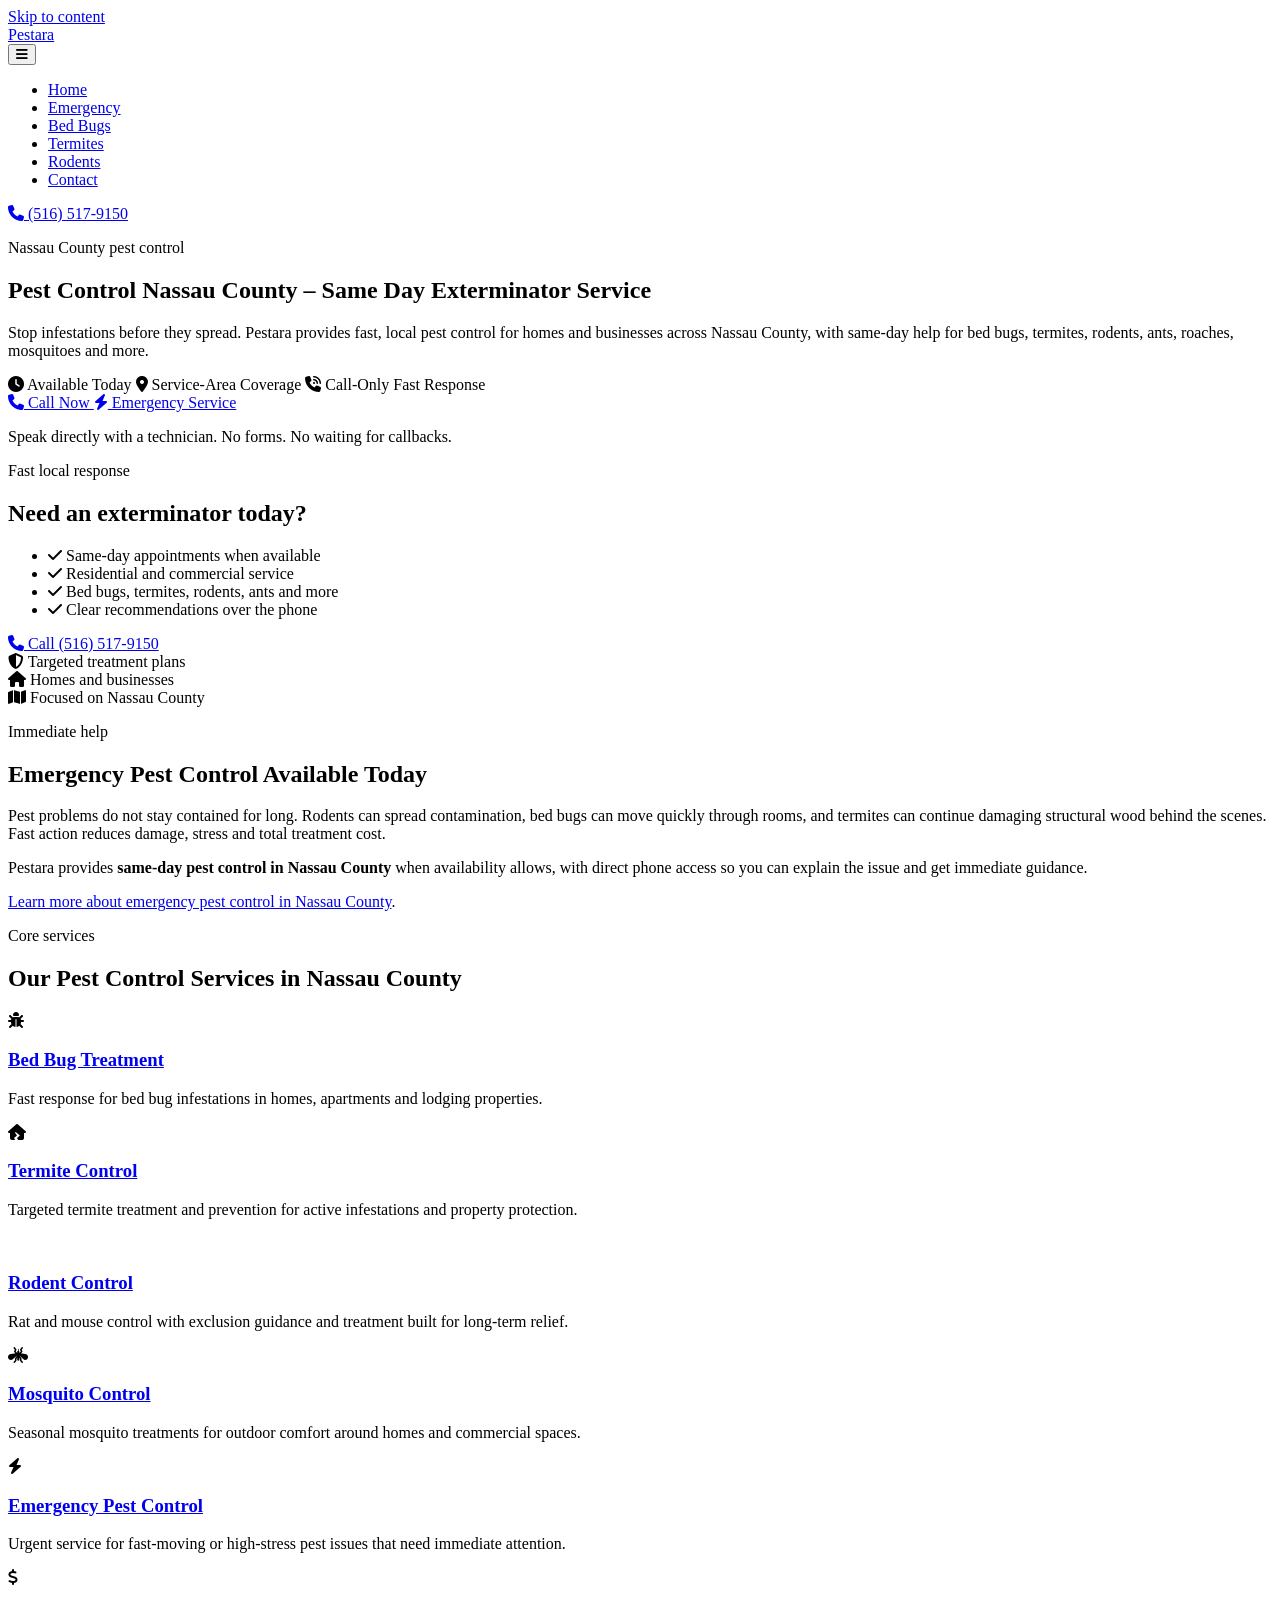
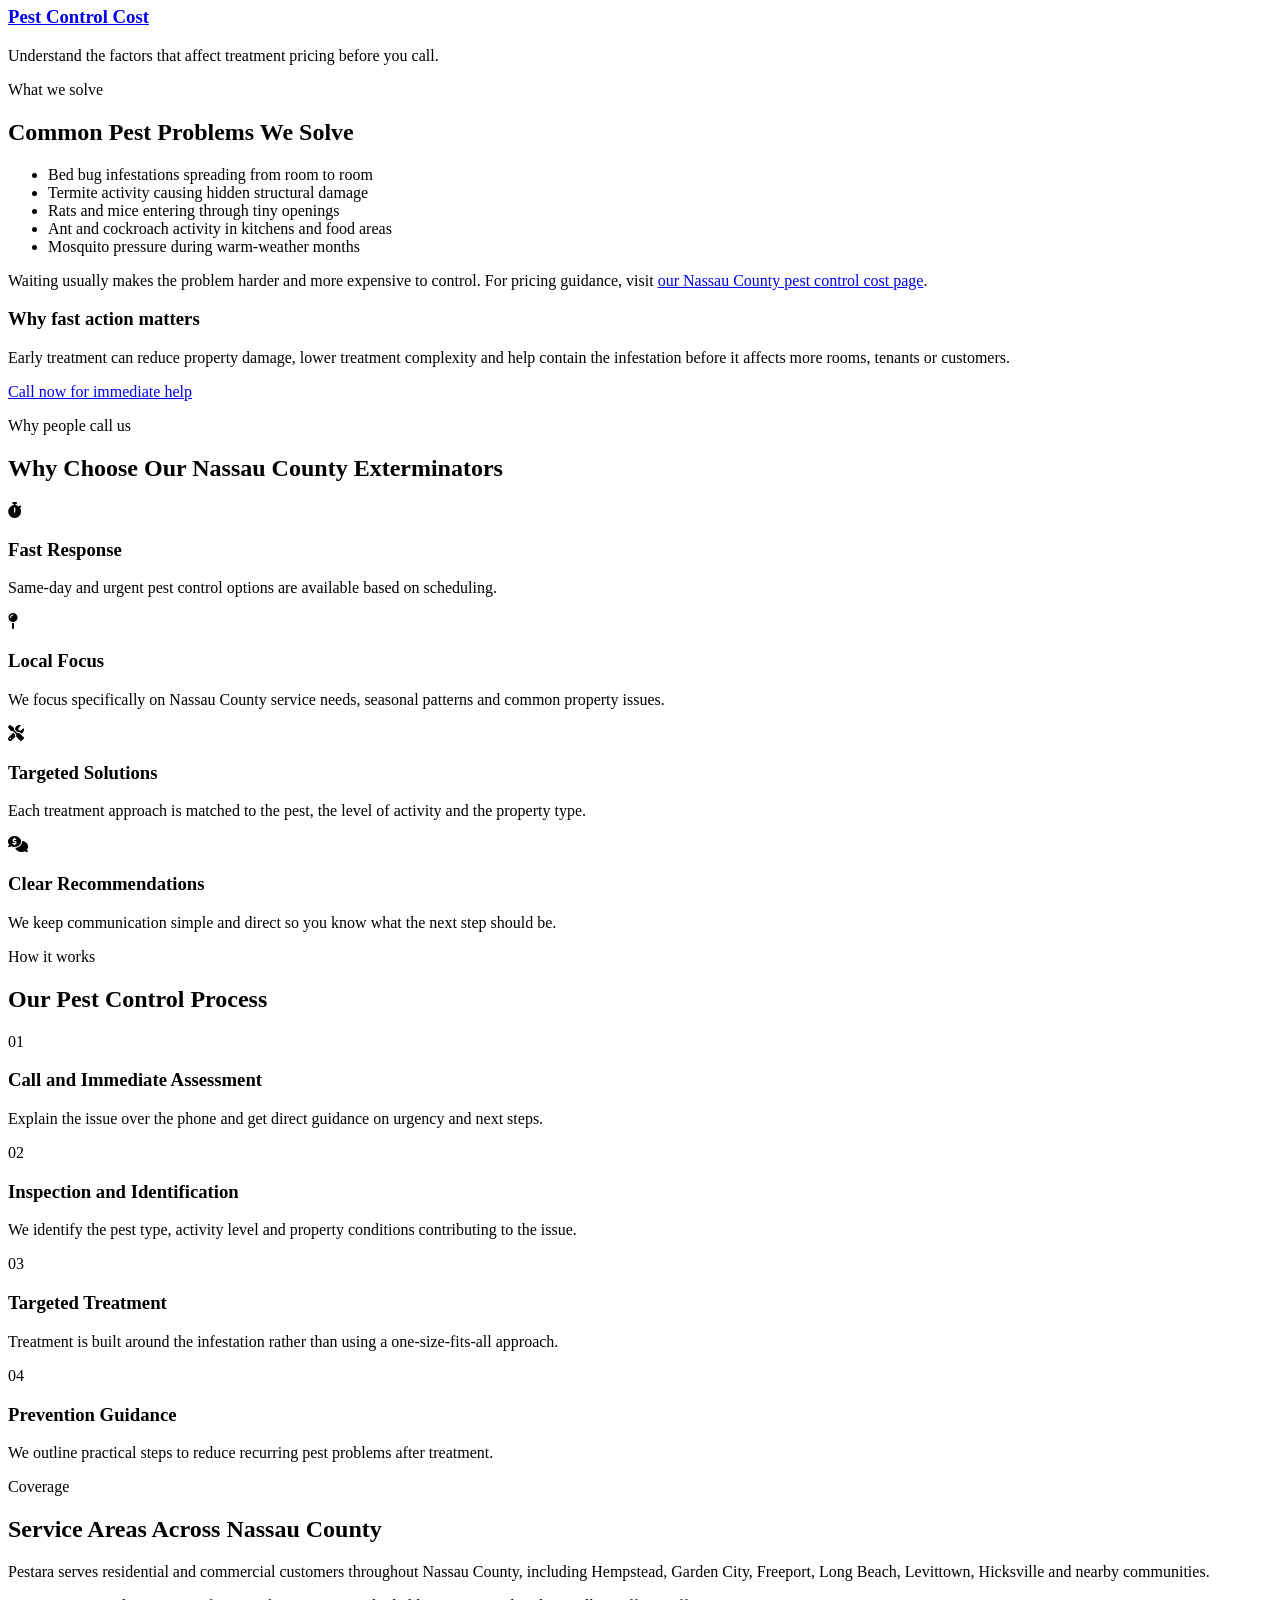
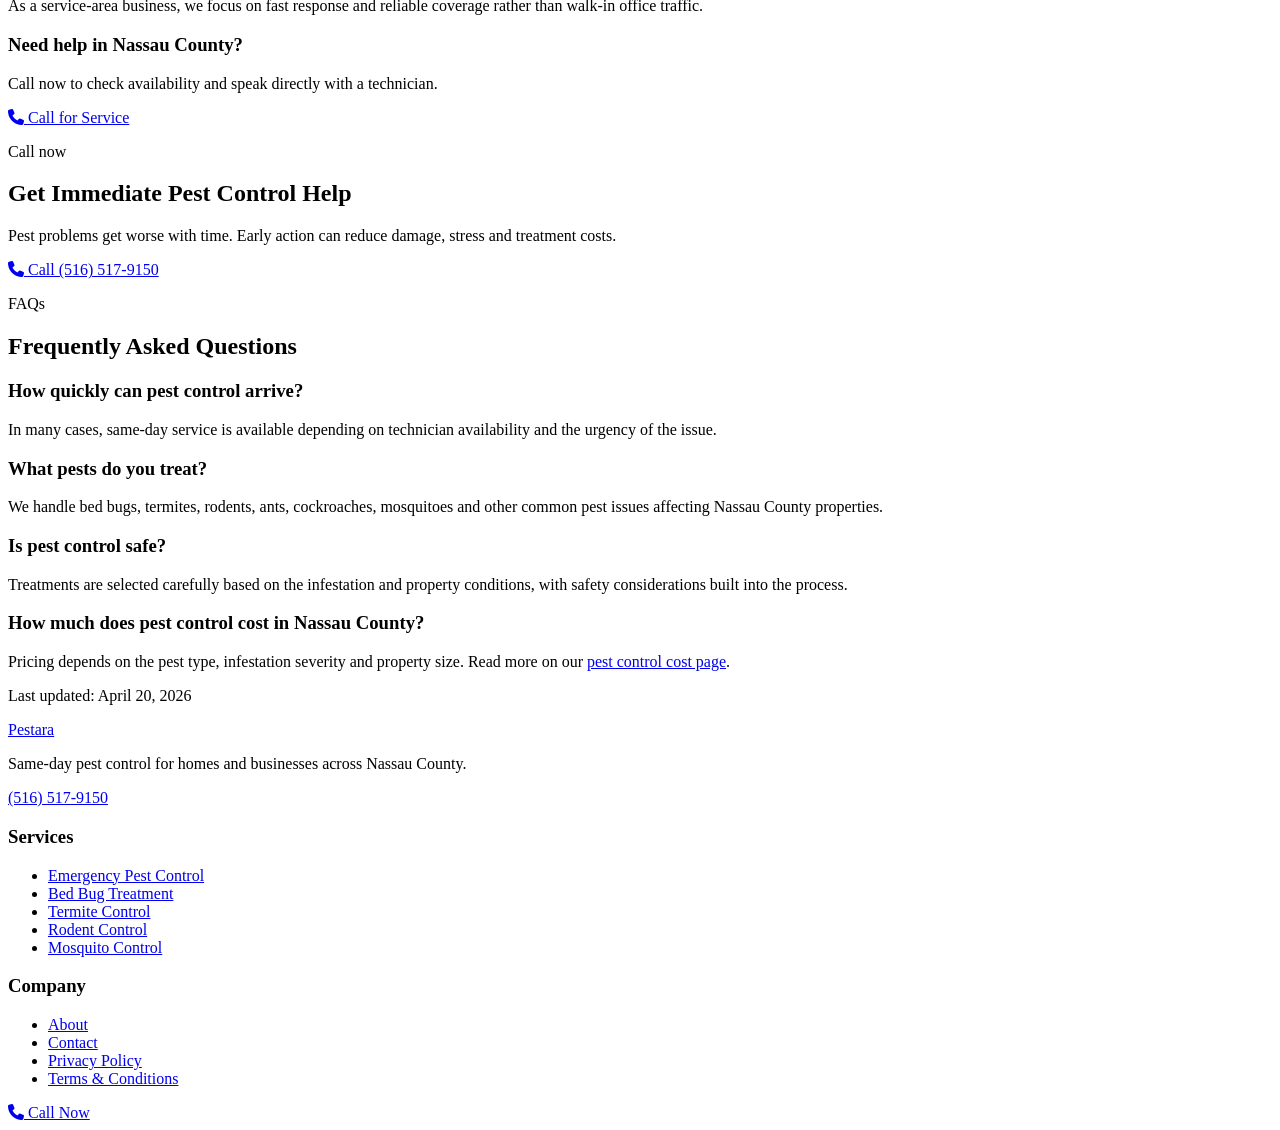
==== index.html @ e7602b10 "Create index.html" ====
<!DOCTYPE html>
<html lang="en">
<head>
  <meta charset="UTF-8" />
  <meta name="viewport" content="width=device-width, initial-scale=1.0" />
  <title>Pest Control Nassau County | Same Day Exterminator Near You</title>
  <meta name="description" content="Same-day pest control in Nassau County. Fast, reliable exterminators for bed bugs, termites, rodents and more. Call now for immediate service." />
  <meta name="robots" content="index, follow" />
  <link rel="canonical" href="https://www.example.com/index.html" />

  <meta property="og:title" content="Pest Control Nassau County | Same Day Exterminator Near You" />
  <meta property="og:description" content="Fast same-day pest control in Nassau County. Call now for bed bugs, termites, rodents, mosquitoes and more." />
  <meta property="og:type" content="website" />
  <meta property="og:url" content="https://www.example.com/index.html" />
  <meta property="og:image" content="https://www.example.com/assets/og-image.jpg" />

  <meta name="twitter:card" content="summary_large_image" />
  <meta name="twitter:title" content="Pest Control Nassau County | Same Day Exterminator Near You" />
  <meta name="twitter:description" content="Fast same-day pest control in Nassau County. Call now for immediate service." />

  <link rel="preconnect" href="https://cdnjs.cloudflare.com" />
  <link rel="stylesheet" href="https://cdnjs.cloudflare.com/ajax/libs/font-awesome/6.5.2/css/all.min.css" />
  <link rel="stylesheet" href="style.css" />

  <script type="application/ld+json">
  {
    "@context": "https://schema.org",
    "@type": "LocalBusiness",
    "name": "Pestara",
    "image": "https://www.example.com/assets/og-image.jpg",
    "url": "https://www.example.com/index.html",
    "telephone": "+1-516-517-9150",
    "priceRange": "$$",
    "areaServed": {
      "@type": "AdministrativeArea",
      "name": "Nassau County, New York"
    },
    "address": {
      "@type": "PostalAddress",
      "addressRegion": "NY",
      "addressCountry": "US"
    },
    "description": "Same-day pest control service in Nassau County for bed bugs, termites, rodents, mosquitoes and general pest problems.",
    "serviceArea": {
      "@type": "GeoCircle",
      "geoMidpoint": {
        "@type": "GeoCoordinates",
        "latitude": 40.6546,
        "longitude": -73.5594
      },
      "geoRadius": 30000
    },
    "makesOffer": [
      {
        "@type": "Offer",
        "itemOffered": {
          "@type": "Service",
          "name": "Pest Control Nassau County"
        }
      },
      {
        "@type": "Offer",
        "itemOffered": {
          "@type": "Service",
          "name": "Termite Control Nassau County"
        }
      },
      {
        "@type": "Offer",
        "itemOffered": {
          "@type": "Service",
          "name": "Bed Bug Treatment Nassau County"
        }
      },
      {
        "@type": "Offer",
        "itemOffered": {
          "@type": "Service",
          "name": "Rodent Control Nassau County"
        }
      },
      {
        "@type": "Offer",
        "itemOffered": {
          "@type": "Service",
          "name": "Mosquito Control Nassau County"
        }
      }
    ]
  }
  </script>

  <script type="application/ld+json">
  {
    "@context": "https://schema.org",
    "@type": "FAQPage",
    "mainEntity": [
      {
        "@type": "Question",
        "name": "How quickly can pest control arrive?",
        "acceptedAnswer": {
          "@type": "Answer",
          "text": "In many cases, same-day pest control service is available in Nassau County depending on technician availability and the urgency of the infestation."
        }
      },
      {
        "@type": "Question",
        "name": "What pests do you treat?",
        "acceptedAnswer": {
          "@type": "Answer",
          "text": "We handle bed bugs, termites, rodents, ants, cockroaches, mosquitoes and other common pest problems affecting Nassau County homes and businesses."
        }
      },
      {
        "@type": "Question",
        "name": "Is pest control safe?",
        "acceptedAnswer": {
          "@type": "Answer",
          "text": "Treatments are selected based on the type of infestation and applied carefully with safety in mind for occupants, pets and property."
        }
      },
      {
        "@type": "Question",
        "name": "How much does pest control cost in Nassau County?",
        "acceptedAnswer": {
          "@type": "Answer",
          "text": "Pricing depends on the pest type, severity of the issue, property size and treatment plan. Visit the pest control cost page for more information."
        }
      }
    ]
  }
  </script>
</head>
<body>
  <a class="skip-link" href="#main-content">Skip to content</a>

  <header class="site-header">
    <div class="container header-wrap">
      <a href="index.html" class="logo" aria-label="Pestara home">Pestara</a>

      <nav class="main-nav" aria-label="Primary navigation">
        <button class="nav-toggle" aria-expanded="false" aria-controls="mobile-menu" aria-label="Toggle menu">
          <i class="fa-solid fa-bars"></i>
        </button>

        <ul id="mobile-menu" class="nav-list">
          <li><a href="index.html">Home</a></li>
          <li><a href="emergency-pest-control-nassau-county.html">Emergency</a></li>
          <li><a href="bed-bug-treatment-nassau-county.html">Bed Bugs</a></li>
          <li><a href="termite-control-nassau-county.html">Termites</a></li>
          <li><a href="rodent-control-nassau-county.html">Rodents</a></li>
          <li><a href="contact.html">Contact</a></li>
        </ul>
      </nav>

      <a class="header-call" href="tel:+15165179150">
        <i class="fa-solid fa-phone"></i>
        <span>(516) 517-9150</span>
      </a>
    </div>
  </header>

  <main id="main-content">
    <section class="hero">
      <div class="container hero-grid">
        <div class="hero-copy">
          <p class="eyebrow">Nassau County pest control</p>
          <h1>Pest Control Nassau County – Same Day Exterminator Service</h1>
          <p class="hero-text">
            Stop infestations before they spread. Pestara provides fast, local pest control for homes and businesses across Nassau County, with same-day help for bed bugs, termites, rodents, ants, roaches, mosquitoes and more.
          </p>

          <div class="hero-badges">
            <span><i class="fa-solid fa-clock"></i> Available Today</span>
            <span><i class="fa-solid fa-location-dot"></i> Service-Area Coverage</span>
            <span><i class="fa-solid fa-phone-volume"></i> Call-Only Fast Response</span>
          </div>

          <div class="hero-cta-group">
            <a class="btn btn-primary" href="tel:+15165179150">
              <i class="fa-solid fa-phone"></i>
              Call Now
            </a>
            <a class="btn btn-secondary" href="emergency-pest-control-nassau-county.html">
              <i class="fa-solid fa-bolt"></i>
              Emergency Service
            </a>
          </div>

          <p class="micro-copy">Speak directly with a technician. No forms. No waiting for callbacks.</p>
        </div>

        <aside class="hero-card" aria-label="Service highlights">
          <div class="hero-card-top">
            <p class="card-label">Fast local response</p>
            <h2>Need an exterminator today?</h2>
          </div>

          <ul class="check-list">
            <li><i class="fa-solid fa-check"></i> Same-day appointments when available</li>
            <li><i class="fa-solid fa-check"></i> Residential and commercial service</li>
            <li><i class="fa-solid fa-check"></i> Bed bugs, termites, rodents, ants and more</li>
            <li><i class="fa-solid fa-check"></i> Clear recommendations over the phone</li>
          </ul>

          <a class="btn btn-primary btn-full" href="tel:+15165179150">
            <i class="fa-solid fa-phone"></i>
            Call (516) 517-9150
          </a>
        </aside>
      </div>
    </section>

    <section class="trust-strip">
      <div class="container trust-items">
        <div class="trust-item">
          <i class="fa-solid fa-shield-halved"></i>
          <span>Targeted treatment plans</span>
        </div>
        <div class="trust-item">
          <i class="fa-solid fa-house"></i>
          <span>Homes and businesses</span>
        </div>
        <div class="trust-item">
          <i class="fa-solid fa-map"></i>
          <span>Focused on Nassau County</span>
        </div>
      </div>
    </section>

    <section class="section">
      <div class="container narrow">
        <p class="section-kicker">Immediate help</p>
        <h2>Emergency Pest Control Available Today</h2>
        <p>
          Pest problems do not stay contained for long. Rodents can spread contamination, bed bugs can move quickly through rooms, and termites can continue damaging structural wood behind the scenes. Fast action reduces damage, stress and total treatment cost.
        </p>
        <p>
          Pestara provides <strong>same-day pest control in Nassau County</strong> when availability allows, with direct phone access so you can explain the issue and get immediate guidance.
        </p>
        <p>
          <a href="emergency-pest-control-nassau-county.html">Learn more about emergency pest control in Nassau County</a>.
        </p>
      </div>
    </section>

    <section class="section section-alt">
      <div class="container">
        <p class="section-kicker">Core services</p>
        <h2>Our Pest Control Services in Nassau County</h2>

        <div class="card-grid">
          <article class="service-card">
            <i class="fa-solid fa-bug"></i>
            <h3><a href="bed-bug-treatment-nassau-county.html">Bed Bug Treatment</a></h3>
            <p>Fast response for bed bug infestations in homes, apartments and lodging properties.</p>
          </article>

          <article class="service-card">
            <i class="fa-solid fa-house-crack"></i>
            <h3><a href="termite-control-nassau-county.html">Termite Control</a></h3>
            <p>Targeted termite treatment and prevention for active infestations and property protection.</p>
          </article>

          <article class="service-card">
            <i class="fa-solid fa-rat"></i>
            <h3><a href="rodent-control-nassau-county.html">Rodent Control</a></h3>
            <p>Rat and mouse control with exclusion guidance and treatment built for long-term relief.</p>
          </article>

          <article class="service-card">
            <i class="fa-solid fa-mosquito"></i>
            <h3><a href="mosquito-control-nassau-county.html">Mosquito Control</a></h3>
            <p>Seasonal mosquito treatments for outdoor comfort around homes and commercial spaces.</p>
          </article>

          <article class="service-card">
            <i class="fa-solid fa-bolt"></i>
            <h3><a href="emergency-pest-control-nassau-county.html">Emergency Pest Control</a></h3>
            <p>Urgent service for fast-moving or high-stress pest issues that need immediate attention.</p>
          </article>

          <article class="service-card">
            <i class="fa-solid fa-dollar-sign"></i>
            <h3><a href="pest-control-cost-nassau-county.html">Pest Control Cost</a></h3>
            <p>Understand the factors that affect treatment pricing before you call.</p>
          </article>
        </div>
      </div>
    </section>

    <section class="section">
      <div class="container two-col">
        <div>
          <p class="section-kicker">What we solve</p>
          <h2>Common Pest Problems We Solve</h2>
          <ul class="feature-list">
            <li>Bed bug infestations spreading from room to room</li>
            <li>Termite activity causing hidden structural damage</li>
            <li>Rats and mice entering through tiny openings</li>
            <li>Ant and cockroach activity in kitchens and food areas</li>
            <li>Mosquito pressure during warm-weather months</li>
          </ul>
          <p>
            Waiting usually makes the problem harder and more expensive to control. For pricing guidance, visit
            <a href="pest-control-cost-nassau-county.html">our Nassau County pest control cost page</a>.
          </p>
        </div>

        <div class="info-panel">
          <h3>Why fast action matters</h3>
          <p>Early treatment can reduce property damage, lower treatment complexity and help contain the infestation before it affects more rooms, tenants or customers.</p>
          <a class="text-link" href="tel:+15165179150">Call now for immediate help</a>
        </div>
      </div>
    </section>

    <section class="section section-alt">
      <div class="container">
        <p class="section-kicker">Why people call us</p>
        <h2>Why Choose Our Nassau County Exterminators</h2>

        <div class="benefit-grid">
          <article class="benefit-card">
            <i class="fa-solid fa-stopwatch"></i>
            <h3>Fast Response</h3>
            <p>Same-day and urgent pest control options are available based on scheduling.</p>
          </article>

          <article class="benefit-card">
            <i class="fa-solid fa-map-pin"></i>
            <h3>Local Focus</h3>
            <p>We focus specifically on Nassau County service needs, seasonal patterns and common property issues.</p>
          </article>

          <article class="benefit-card">
            <i class="fa-solid fa-screwdriver-wrench"></i>
            <h3>Targeted Solutions</h3>
            <p>Each treatment approach is matched to the pest, the level of activity and the property type.</p>
          </article>

          <article class="benefit-card">
            <i class="fa-solid fa-comments-dollar"></i>
            <h3>Clear Recommendations</h3>
            <p>We keep communication simple and direct so you know what the next step should be.</p>
          </article>
        </div>
      </div>
    </section>

    <section class="section">
      <div class="container narrow">
        <p class="section-kicker">How it works</p>
        <h2>Our Pest Control Process</h2>

        <div class="process-list">
          <article class="process-item">
            <span class="process-number">01</span>
            <div>
              <h3>Call and Immediate Assessment</h3>
              <p>Explain the issue over the phone and get direct guidance on urgency and next steps.</p>
            </div>
          </article>

          <article class="process-item">
            <span class="process-number">02</span>
            <div>
              <h3>Inspection and Identification</h3>
              <p>We identify the pest type, activity level and property conditions contributing to the issue.</p>
            </div>
          </article>

          <article class="process-item">
            <span class="process-number">03</span>
            <div>
              <h3>Targeted Treatment</h3>
              <p>Treatment is built around the infestation rather than using a one-size-fits-all approach.</p>
            </div>
          </article>

          <article class="process-item">
            <span class="process-number">04</span>
            <div>
              <h3>Prevention Guidance</h3>
              <p>We outline practical steps to reduce recurring pest problems after treatment.</p>
            </div>
          </article>
        </div>
      </div>
    </section>

    <section class="section section-alt">
      <div class="container two-col">
        <div>
          <p class="section-kicker">Coverage</p>
          <h2>Service Areas Across Nassau County</h2>
          <p>
            Pestara serves residential and commercial customers throughout Nassau County, including Hempstead, Garden City, Freeport, Long Beach, Levittown, Hicksville and nearby communities.
          </p>
          <p>
            As a service-area business, we focus on fast response and reliable coverage rather than walk-in office traffic.
          </p>
        </div>

        <div class="area-box">
          <h3>Need help in Nassau County?</h3>
          <p>Call now to check availability and speak directly with a technician.</p>
          <a class="btn btn-primary btn-full" href="tel:+15165179150">
            <i class="fa-solid fa-phone"></i>
            Call for Service
          </a>
        </div>
      </div>
    </section>

    <section class="section cta-section">
      <div class="container cta-box">
        <div>
          <p class="section-kicker">Call now</p>
          <h2>Get Immediate Pest Control Help</h2>
          <p>Pest problems get worse with time. Early action can reduce damage, stress and treatment costs.</p>
        </div>
        <a class="btn btn-primary btn-large" href="tel:+15165179150">
          <i class="fa-solid fa-phone"></i>
          Call (516) 517-9150
        </a>
      </div>
    </section>

    <section class="section">
      <div class="container narrow">
        <p class="section-kicker">FAQs</p>
        <h2>Frequently Asked Questions</h2>

        <div class="faq-list">
          <article class="faq-item">
            <h3>How quickly can pest control arrive?</h3>
            <p>In many cases, same-day service is available depending on technician availability and the urgency of the issue.</p>
          </article>

          <article class="faq-item">
            <h3>What pests do you treat?</h3>
            <p>We handle bed bugs, termites, rodents, ants, cockroaches, mosquitoes and other common pest issues affecting Nassau County properties.</p>
          </article>

          <article class="faq-item">
            <h3>Is pest control safe?</h3>
            <p>Treatments are selected carefully based on the infestation and property conditions, with safety considerations built into the process.</p>
          </article>

          <article class="faq-item">
            <h3>How much does pest control cost in Nassau County?</h3>
            <p>
              Pricing depends on the pest type, infestation severity and property size. Read more on our
              <a href="pest-control-cost-nassau-county.html">pest control cost page</a>.
            </p>
          </article>
        </div>

        <p class="last-updated">Last updated: April 20, 2026</p>
      </div>
    </section>
  </main>

  <footer class="site-footer">
    <div class="container footer-grid">
      <div>
        <a href="index.html" class="logo footer-logo">Pestara</a>
        <p class="footer-text">
          Same-day pest control for homes and businesses across Nassau County.
        </p>
        <a class="footer-phone" href="tel:+15165179150">(516) 517-9150</a>
      </div>

      <div>
        <h3>Services</h3>
        <ul class="footer-links">
          <li><a href="emergency-pest-control-nassau-county.html">Emergency Pest Control</a></li>
          <li><a href="bed-bug-treatment-nassau-county.html">Bed Bug Treatment</a></li>
          <li><a href="termite-control-nassau-county.html">Termite Control</a></li>
          <li><a href="rodent-control-nassau-county.html">Rodent Control</a></li>
          <li><a href="mosquito-control-nassau-county.html">Mosquito Control</a></li>
        </ul>
      </div>

      <div>
        <h3>Company</h3>
        <ul class="footer-links">
          <li><a href="about.html">About</a></li>
          <li><a href="contact.html">Contact</a></li>
          <li><a href="privacy-policy.html">Privacy Policy</a></li>
          <li><a href="terms-and-conditions.html">Terms &amp; Conditions</a></li>
        </ul>
      </div>
    </div>
  </footer>

  <a class="sticky-call" href="tel:+15165179150" aria-label="Call Pestara now">
    <i class="fa-solid fa-phone"></i>
    <span>Call Now</span>
  </a>

  <script src="script.js"></script>
</body>
</html>
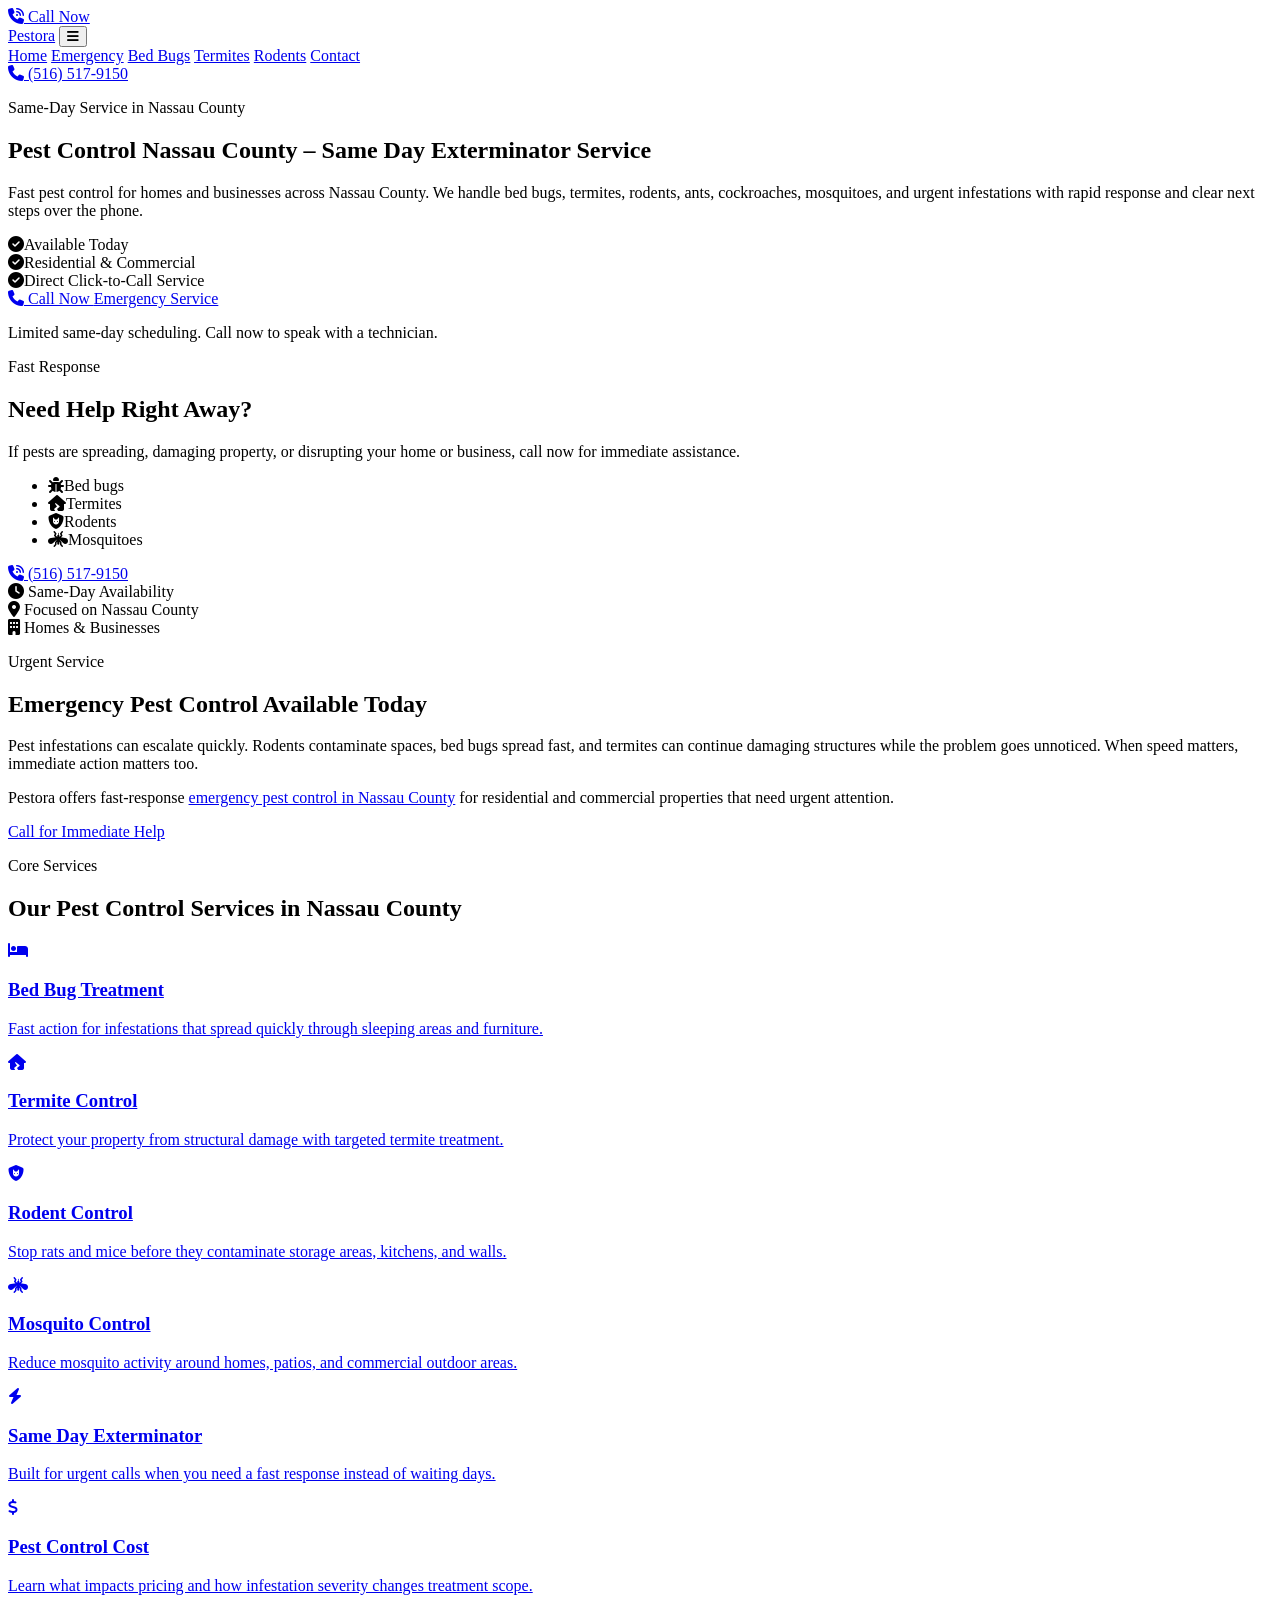
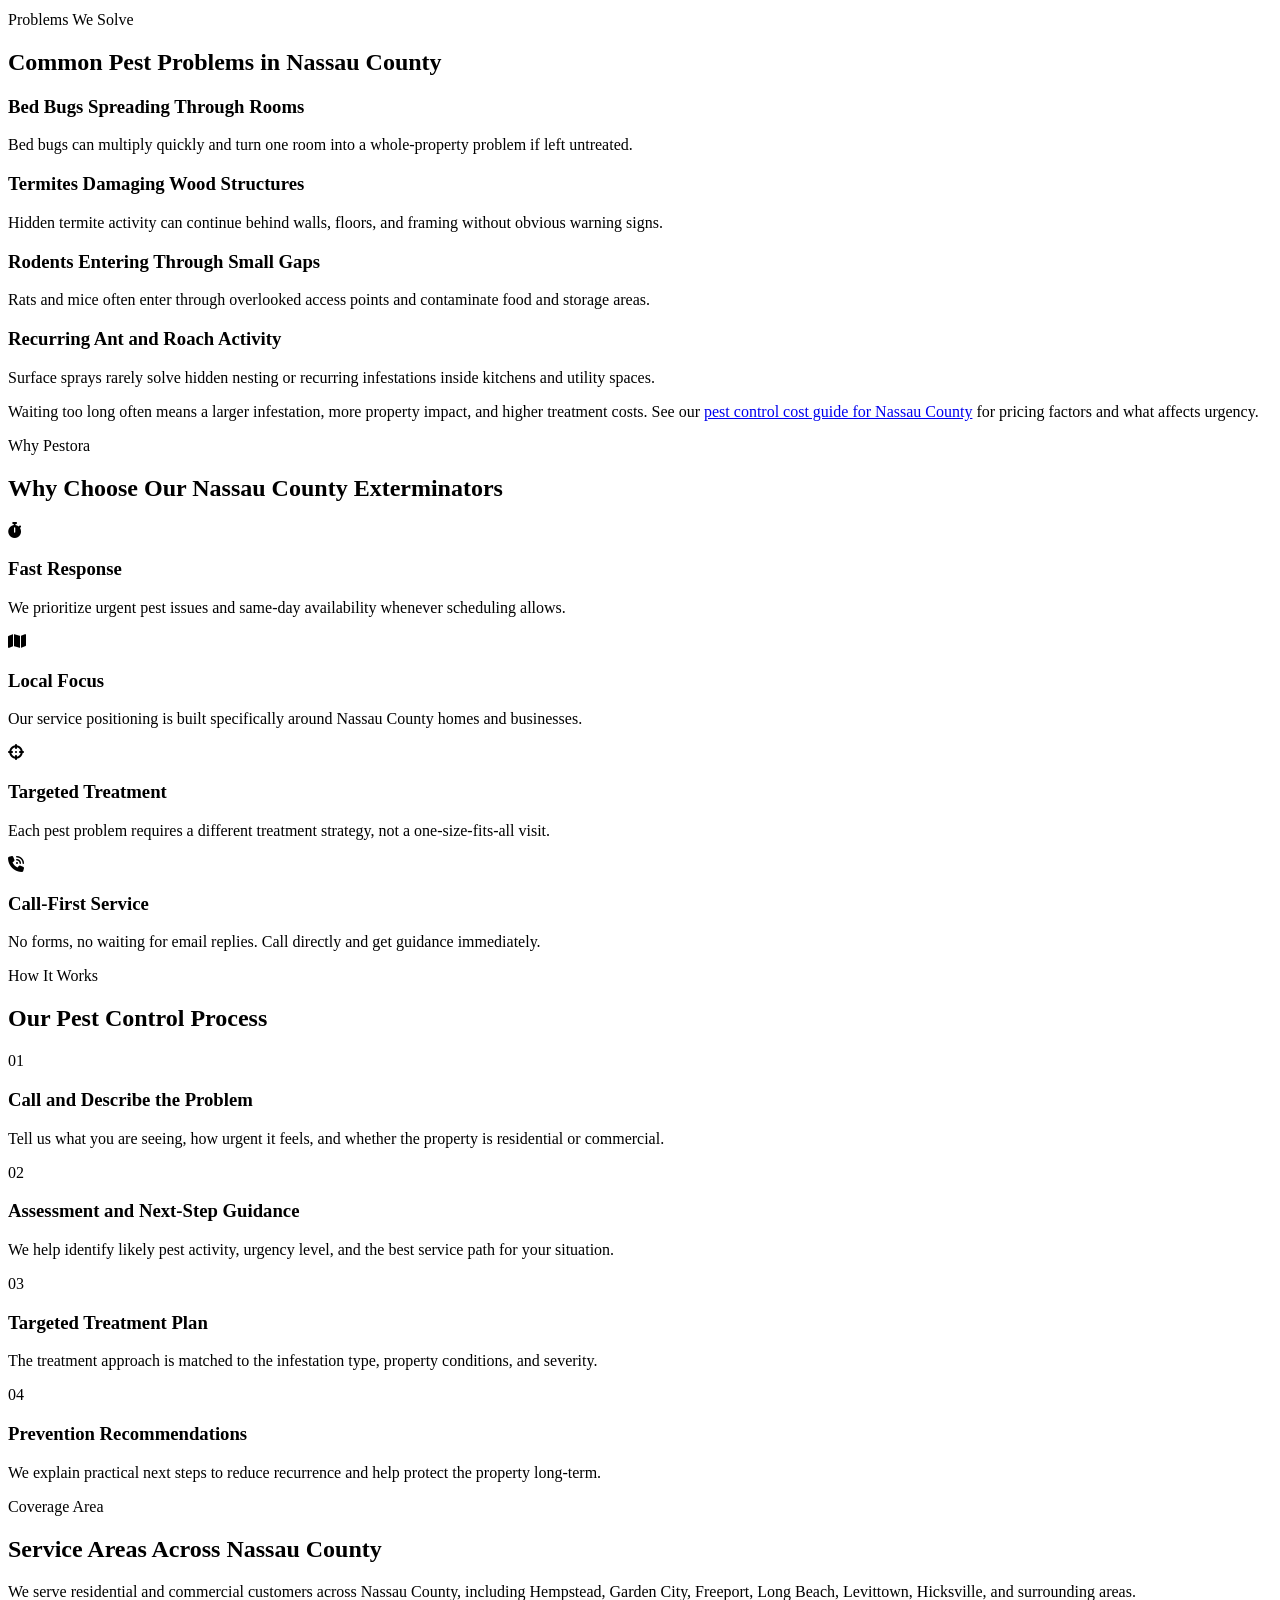
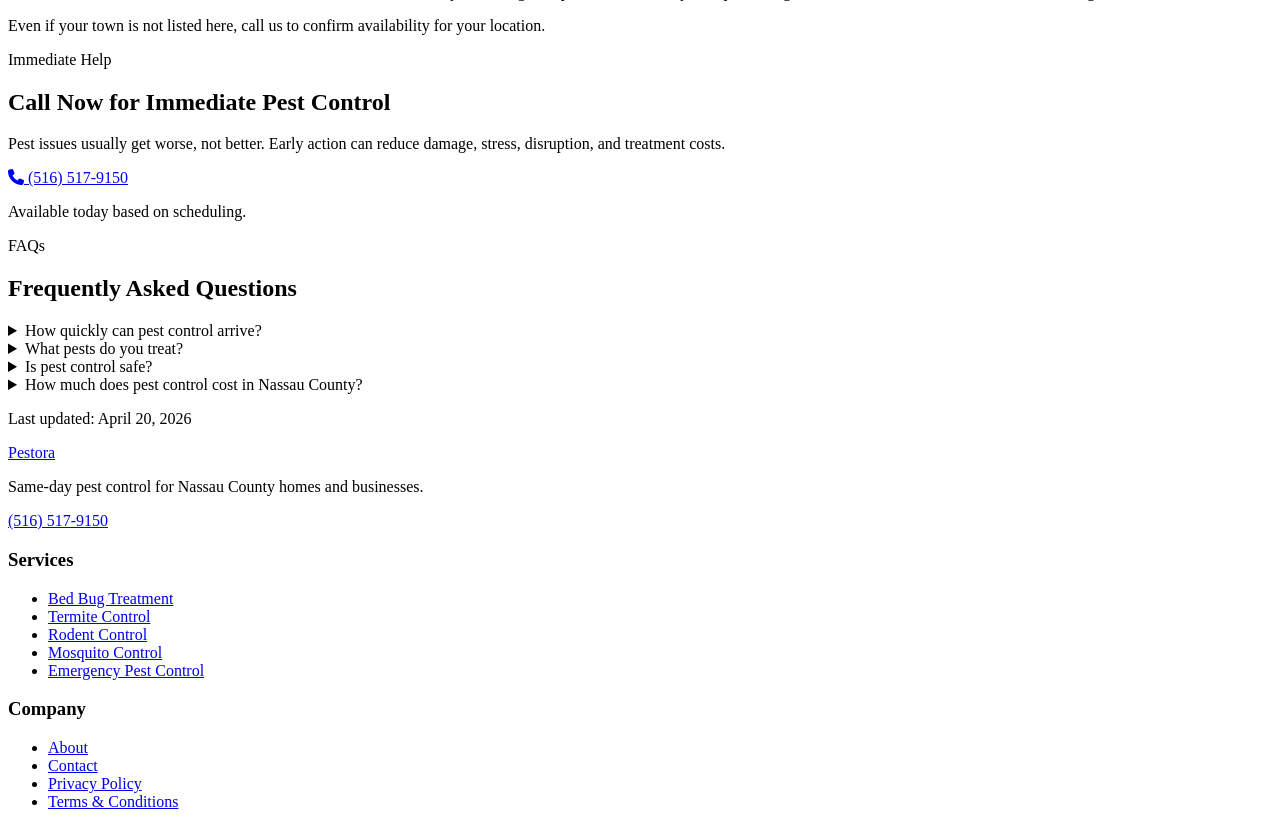
==== commit f8ed50d6: "Update index.html" ====
--- a/index.html
+++ b/index.html
@@ -6,87 +6,69 @@
   <title>Pest Control Nassau County | Same Day Exterminator Near You</title>
   <meta name="description" content="Same-day pest control in Nassau County. Fast, reliable exterminators for bed bugs, termites, rodents and more. Call now for immediate service." />
   <meta name="robots" content="index, follow" />
-  <link rel="canonical" href="https://www.example.com/index.html" />
+  <link rel="canonical" href="https://www.pestora.com/index.html" />
 
   <meta property="og:title" content="Pest Control Nassau County | Same Day Exterminator Near You" />
-  <meta property="og:description" content="Fast same-day pest control in Nassau County. Call now for bed bugs, termites, rodents, mosquitoes and more." />
+  <meta property="og:description" content="Fast pest control in Nassau County for homes and businesses. Same-day service available. Call now." />
   <meta property="og:type" content="website" />
-  <meta property="og:url" content="https://www.example.com/index.html" />
-  <meta property="og:image" content="https://www.example.com/assets/og-image.jpg" />
-
-  <meta name="twitter:card" content="summary_large_image" />
-  <meta name="twitter:title" content="Pest Control Nassau County | Same Day Exterminator Near You" />
-  <meta name="twitter:description" content="Fast same-day pest control in Nassau County. Call now for immediate service." />
-
-  <link rel="preconnect" href="https://cdnjs.cloudflare.com" />
-  <link rel="stylesheet" href="https://cdnjs.cloudflare.com/ajax/libs/font-awesome/6.5.2/css/all.min.css" />
+  <meta property="og:url" content="https://www.pestora.com/index.html" />
+
+  <link rel="preconnect" href="https://fonts.googleapis.com" />
+  <link rel="preconnect" href="https://fonts.gstatic.com" crossorigin />
+  <link
+    rel="stylesheet"
+    href="https://cdnjs.cloudflare.com/ajax/libs/font-awesome/6.5.2/css/all.min.css"
+    integrity="sha512-SnH5WK+bZxgPHs44uWIX+LLJAJ9/2PkPKZ5QiAj6Ta86w+fsb2TkR4j8fRyk8RymjIvR0s+8Ff4Y+uM+6v7xug=="
+    crossorigin="anonymous"
+    referrerpolicy="no-referrer"
+  />
   <link rel="stylesheet" href="style.css" />
 
   <script type="application/ld+json">
   {
     "@context": "https://schema.org",
     "@type": "LocalBusiness",
-    "name": "Pestara",
-    "image": "https://www.example.com/assets/og-image.jpg",
-    "url": "https://www.example.com/index.html",
+    "name": "Pestora",
+    "image": "https://www.pestora.com/",
+    "url": "https://www.pestora.com/index.html",
     "telephone": "+1-516-517-9150",
     "priceRange": "$$",
     "areaServed": {
       "@type": "AdministrativeArea",
       "name": "Nassau County, New York"
     },
+    "serviceArea": {
+      "@type": "AdministrativeArea",
+      "name": "Nassau County, New York"
+    },
     "address": {
       "@type": "PostalAddress",
+      "addressLocality": "Nassau County",
       "addressRegion": "NY",
       "addressCountry": "US"
     },
-    "description": "Same-day pest control service in Nassau County for bed bugs, termites, rodents, mosquitoes and general pest problems.",
-    "serviceArea": {
-      "@type": "GeoCircle",
-      "geoMidpoint": {
-        "@type": "GeoCoordinates",
-        "latitude": 40.6546,
-        "longitude": -73.5594
-      },
-      "geoRadius": 30000
+    "description": "Same-day pest control for homes and businesses in Nassau County, including bed bugs, termites, rodents, ants, cockroaches, and mosquitoes.",
+    "openingHours": "Mo-Su 00:00-23:59"
+  }
+  </script>
+
+  <script type="application/ld+json">
+  {
+    "@context": "https://schema.org",
+    "@type": "Service",
+    "name": "Pest Control Nassau County",
+    "serviceType": "Pest Control",
+    "provider": {
+      "@type": "LocalBusiness",
+      "name": "Pestora",
+      "telephone": "+1-516-517-9150"
     },
-    "makesOffer": [
-      {
-        "@type": "Offer",
-        "itemOffered": {
-          "@type": "Service",
-          "name": "Pest Control Nassau County"
-        }
-      },
-      {
-        "@type": "Offer",
-        "itemOffered": {
-          "@type": "Service",
-          "name": "Termite Control Nassau County"
-        }
-      },
-      {
-        "@type": "Offer",
-        "itemOffered": {
-          "@type": "Service",
-          "name": "Bed Bug Treatment Nassau County"
-        }
-      },
-      {
-        "@type": "Offer",
-        "itemOffered": {
-          "@type": "Service",
-          "name": "Rodent Control Nassau County"
-        }
-      },
-      {
-        "@type": "Offer",
-        "itemOffered": {
-          "@type": "Service",
-          "name": "Mosquito Control Nassau County"
-        }
-      }
-    ]
+    "areaServed": {
+      "@type": "AdministrativeArea",
+      "name": "Nassau County, New York"
+    },
+    "url": "https://www.pestora.com/index.html",
+    "description": "Professional pest control in Nassau County with same-day response for residential and commercial properties."
   }
   </script>
 
@@ -97,10 +79,10 @@
     "mainEntity": [
       {
         "@type": "Question",
-        "name": "How quickly can pest control arrive?",
+        "name": "How quickly can pest control arrive in Nassau County?",
         "acceptedAnswer": {
           "@type": "Answer",
-          "text": "In many cases, same-day pest control service is available in Nassau County depending on technician availability and the urgency of the infestation."
+          "text": "In many cases, same-day pest control service is available in Nassau County depending on technician availability and the severity of the issue."
         }
       },
       {
@@ -108,15 +90,15 @@
         "name": "What pests do you treat?",
         "acceptedAnswer": {
           "@type": "Answer",
-          "text": "We handle bed bugs, termites, rodents, ants, cockroaches, mosquitoes and other common pest problems affecting Nassau County homes and businesses."
+          "text": "We treat bed bugs, termites, rodents, ants, cockroaches, mosquitoes, and many other common household and commercial pests."
         }
       },
       {
         "@type": "Question",
-        "name": "Is pest control safe?",
+        "name": "Is pest control safe for homes and businesses?",
         "acceptedAnswer": {
           "@type": "Answer",
-          "text": "Treatments are selected based on the type of infestation and applied carefully with safety in mind for occupants, pets and property."
+          "text": "Treatments are selected based on the pest problem and property conditions, and are applied using professional methods designed for safe and effective results."
         }
       },
       {
@@ -124,7 +106,7 @@
         "name": "How much does pest control cost in Nassau County?",
         "acceptedAnswer": {
           "@type": "Answer",
-          "text": "Pricing depends on the pest type, severity of the issue, property size and treatment plan. Visit the pest control cost page for more information."
+          "text": "Pricing depends on the pest type, infestation level, property size, and treatment scope. Visit the pest control cost page for more details."
         }
       }
     ]
@@ -132,25 +114,26 @@
   </script>
 </head>
 <body>
-  <a class="skip-link" href="#main-content">Skip to content</a>
+  <a class="sticky-call" href="tel:+15165179150" aria-label="Call Pestora now">
+    <i class="fa-solid fa-phone-volume"></i>
+    <span>Call Now</span>
+  </a>
 
   <header class="site-header">
-    <div class="container header-wrap">
-      <a href="index.html" class="logo" aria-label="Pestara home">Pestara</a>
-
-      <nav class="main-nav" aria-label="Primary navigation">
-        <button class="nav-toggle" aria-expanded="false" aria-controls="mobile-menu" aria-label="Toggle menu">
-          <i class="fa-solid fa-bars"></i>
-        </button>
-
-        <ul id="mobile-menu" class="nav-list">
-          <li><a href="index.html">Home</a></li>
-          <li><a href="emergency-pest-control-nassau-county.html">Emergency</a></li>
-          <li><a href="bed-bug-treatment-nassau-county.html">Bed Bugs</a></li>
-          <li><a href="termite-control-nassau-county.html">Termites</a></li>
-          <li><a href="rodent-control-nassau-county.html">Rodents</a></li>
-          <li><a href="contact.html">Contact</a></li>
-        </ul>
+    <div class="container header-inner">
+      <a href="index.html" class="logo">Pestora</a>
+
+      <button class="nav-toggle" aria-label="Open navigation" aria-expanded="false">
+        <i class="fa-solid fa-bars"></i>
+      </button>
+
+      <nav class="site-nav">
+        <a href="index.html">Home</a>
+        <a href="emergency-pest-control-nassau-county.html">Emergency</a>
+        <a href="bed-bug-treatment-nassau-county.html">Bed Bugs</a>
+        <a href="termite-control-nassau-county.html">Termites</a>
+        <a href="rodent-control-nassau-county.html">Rodents</a>
+        <a href="contact.html">Contact</a>
       </nav>
 
       <a class="header-call" href="tel:+15165179150">
@@ -160,301 +143,328 @@
     </div>
   </header>
 
-  <main id="main-content">
+  <main>
     <section class="hero">
       <div class="container hero-grid">
         <div class="hero-copy">
-          <p class="eyebrow">Nassau County pest control</p>
+          <p class="eyebrow">Same-Day Service in Nassau County</p>
           <h1>Pest Control Nassau County – Same Day Exterminator Service</h1>
           <p class="hero-text">
-            Stop infestations before they spread. Pestara provides fast, local pest control for homes and businesses across Nassau County, with same-day help for bed bugs, termites, rodents, ants, roaches, mosquitoes and more.
+            Fast pest control for homes and businesses across Nassau County. We handle
+            bed bugs, termites, rodents, ants, cockroaches, mosquitoes, and urgent infestations
+            with rapid response and clear next steps over the phone.
           </p>
 
-          <div class="hero-badges">
-            <span><i class="fa-solid fa-clock"></i> Available Today</span>
-            <span><i class="fa-solid fa-location-dot"></i> Service-Area Coverage</span>
-            <span><i class="fa-solid fa-phone-volume"></i> Call-Only Fast Response</span>
+          <div class="hero-points">
+            <div><i class="fa-solid fa-circle-check"></i><span>Available Today</span></div>
+            <div><i class="fa-solid fa-circle-check"></i><span>Residential & Commercial</span></div>
+            <div><i class="fa-solid fa-circle-check"></i><span>Direct Click-to-Call Service</span></div>
           </div>
 
-          <div class="hero-cta-group">
+          <div class="hero-actions">
             <a class="btn btn-primary" href="tel:+15165179150">
               <i class="fa-solid fa-phone"></i>
               Call Now
             </a>
             <a class="btn btn-secondary" href="emergency-pest-control-nassau-county.html">
-              <i class="fa-solid fa-bolt"></i>
               Emergency Service
             </a>
           </div>
 
-          <p class="micro-copy">Speak directly with a technician. No forms. No waiting for callbacks.</p>
-        </div>
-
-        <aside class="hero-card" aria-label="Service highlights">
-          <div class="hero-card-top">
-            <p class="card-label">Fast local response</p>
-            <h2>Need an exterminator today?</h2>
-          </div>
-
-          <ul class="check-list">
-            <li><i class="fa-solid fa-check"></i> Same-day appointments when available</li>
-            <li><i class="fa-solid fa-check"></i> Residential and commercial service</li>
-            <li><i class="fa-solid fa-check"></i> Bed bugs, termites, rodents, ants and more</li>
-            <li><i class="fa-solid fa-check"></i> Clear recommendations over the phone</li>
+          <p class="micro-copy">
+            Limited same-day scheduling. Call now to speak with a technician.
+          </p>
+        </div>
+
+        <aside class="hero-card">
+          <div class="card-badge">Fast Response</div>
+          <h2>Need Help Right Away?</h2>
+          <p>
+            If pests are spreading, damaging property, or disrupting your home or business,
+            call now for immediate assistance.
+          </p>
+
+          <ul class="card-list">
+            <li><i class="fa-solid fa-bug"></i><span>Bed bugs</span></li>
+            <li><i class="fa-solid fa-house-crack"></i><span>Termites</span></li>
+            <li><i class="fa-solid fa-shield-cat"></i><span>Rodents</span></li>
+            <li><i class="fa-solid fa-mosquito"></i><span>Mosquitoes</span></li>
           </ul>
 
-          <a class="btn btn-primary btn-full" href="tel:+15165179150">
-            <i class="fa-solid fa-phone"></i>
-            Call (516) 517-9150
+          <a class="btn btn-primary btn-block" href="tel:+15165179150">
+            <i class="fa-solid fa-phone-volume"></i>
+            (516) 517-9150
           </a>
         </aside>
       </div>
     </section>
 
     <section class="trust-strip">
-      <div class="container trust-items">
+      <div class="container trust-grid">
         <div class="trust-item">
-          <i class="fa-solid fa-shield-halved"></i>
-          <span>Targeted treatment plans</span>
+          <i class="fa-solid fa-clock"></i>
+          <span>Same-Day Availability</span>
         </div>
         <div class="trust-item">
-          <i class="fa-solid fa-house"></i>
-          <span>Homes and businesses</span>
+          <i class="fa-solid fa-location-dot"></i>
+          <span>Focused on Nassau County</span>
         </div>
         <div class="trust-item">
-          <i class="fa-solid fa-map"></i>
-          <span>Focused on Nassau County</span>
+          <i class="fa-solid fa-building"></i>
+          <span>Homes & Businesses</span>
         </div>
       </div>
     </section>
 
     <section class="section">
       <div class="container narrow">
-        <p class="section-kicker">Immediate help</p>
-        <h2>Emergency Pest Control Available Today</h2>
+        <div class="section-heading">
+          <p class="section-label">Urgent Service</p>
+          <h2>Emergency Pest Control Available Today</h2>
+        </div>
         <p>
-          Pest problems do not stay contained for long. Rodents can spread contamination, bed bugs can move quickly through rooms, and termites can continue damaging structural wood behind the scenes. Fast action reduces damage, stress and total treatment cost.
+          Pest infestations can escalate quickly. Rodents contaminate spaces, bed bugs spread
+          fast, and termites can continue damaging structures while the problem goes unnoticed.
+          When speed matters, immediate action matters too.
         </p>
         <p>
-          Pestara provides <strong>same-day pest control in Nassau County</strong> when availability allows, with direct phone access so you can explain the issue and get immediate guidance.
+          Pestora offers fast-response
+          <a href="emergency-pest-control-nassau-county.html">emergency pest control in Nassau County</a>
+          for residential and commercial properties that need urgent attention.
+        </p>
+        <div class="section-cta">
+          <a class="btn btn-primary" href="tel:+15165179150">Call for Immediate Help</a>
+        </div>
+      </div>
+    </section>
+
+    <section class="section section-alt">
+      <div class="container">
+        <div class="section-heading">
+          <p class="section-label">Core Services</p>
+          <h2>Our Pest Control Services in Nassau County</h2>
+        </div>
+
+        <div class="service-grid">
+          <a class="service-card" href="bed-bug-treatment-nassau-county.html">
+            <i class="fa-solid fa-bed"></i>
+            <h3>Bed Bug Treatment</h3>
+            <p>Fast action for infestations that spread quickly through sleeping areas and furniture.</p>
+          </a>
+
+          <a class="service-card" href="termite-control-nassau-county.html">
+            <i class="fa-solid fa-house-crack"></i>
+            <h3>Termite Control</h3>
+            <p>Protect your property from structural damage with targeted termite treatment.</p>
+          </a>
+
+          <a class="service-card" href="rodent-control-nassau-county.html">
+            <i class="fa-solid fa-shield-cat"></i>
+            <h3>Rodent Control</h3>
+            <p>Stop rats and mice before they contaminate storage areas, kitchens, and walls.</p>
+          </a>
+
+          <a class="service-card" href="mosquito-control-nassau-county.html">
+            <i class="fa-solid fa-mosquito"></i>
+            <h3>Mosquito Control</h3>
+            <p>Reduce mosquito activity around homes, patios, and commercial outdoor areas.</p>
+          </a>
+
+          <a class="service-card" href="same-day-exterminator-nassau-county.html">
+            <i class="fa-solid fa-bolt"></i>
+            <h3>Same Day Exterminator</h3>
+            <p>Built for urgent calls when you need a fast response instead of waiting days.</p>
+          </a>
+
+          <a class="service-card" href="pest-control-cost-nassau-county.html">
+            <i class="fa-solid fa-dollar-sign"></i>
+            <h3>Pest Control Cost</h3>
+            <p>Learn what impacts pricing and how infestation severity changes treatment scope.</p>
+          </a>
+        </div>
+      </div>
+    </section>
+
+    <section class="section">
+      <div class="container">
+        <div class="section-heading">
+          <p class="section-label">Problems We Solve</p>
+          <h2>Common Pest Problems in Nassau County</h2>
+        </div>
+
+        <div class="problem-grid">
+          <article class="problem-card">
+            <h3>Bed Bugs Spreading Through Rooms</h3>
+            <p>Bed bugs can multiply quickly and turn one room into a whole-property problem if left untreated.</p>
+          </article>
+          <article class="problem-card">
+            <h3>Termites Damaging Wood Structures</h3>
+            <p>Hidden termite activity can continue behind walls, floors, and framing without obvious warning signs.</p>
+          </article>
+          <article class="problem-card">
+            <h3>Rodents Entering Through Small Gaps</h3>
+            <p>Rats and mice often enter through overlooked access points and contaminate food and storage areas.</p>
+          </article>
+          <article class="problem-card">
+            <h3>Recurring Ant and Roach Activity</h3>
+            <p>Surface sprays rarely solve hidden nesting or recurring infestations inside kitchens and utility spaces.</p>
+          </article>
+        </div>
+
+        <p class="support-text">
+          Waiting too long often means a larger infestation, more property impact, and higher treatment costs.
+          See our
+          <a href="pest-control-cost-nassau-county.html">pest control cost guide for Nassau County</a>
+          for pricing factors and what affects urgency.
+        </p>
+      </div>
+    </section>
+
+    <section class="section section-dark">
+      <div class="container">
+        <div class="section-heading light">
+          <p class="section-label">Why Pestora</p>
+          <h2>Why Choose Our Nassau County Exterminators</h2>
+        </div>
+
+        <div class="feature-grid">
+          <article class="feature-card">
+            <i class="fa-solid fa-stopwatch"></i>
+            <h3>Fast Response</h3>
+            <p>We prioritize urgent pest issues and same-day availability whenever scheduling allows.</p>
+          </article>
+
+          <article class="feature-card">
+            <i class="fa-solid fa-map"></i>
+            <h3>Local Focus</h3>
+            <p>Our service positioning is built specifically around Nassau County homes and businesses.</p>
+          </article>
+
+          <article class="feature-card">
+            <i class="fa-solid fa-crosshairs"></i>
+            <h3>Targeted Treatment</h3>
+            <p>Each pest problem requires a different treatment strategy, not a one-size-fits-all visit.</p>
+          </article>
+
+          <article class="feature-card">
+            <i class="fa-solid fa-phone-volume"></i>
+            <h3>Call-First Service</h3>
+            <p>No forms, no waiting for email replies. Call directly and get guidance immediately.</p>
+          </article>
+        </div>
+      </div>
+    </section>
+
+    <section class="section">
+      <div class="container narrow">
+        <div class="section-heading">
+          <p class="section-label">How It Works</p>
+          <h2>Our Pest Control Process</h2>
+        </div>
+
+        <div class="steps">
+          <div class="step">
+            <span class="step-number">01</span>
+            <div>
+              <h3>Call and Describe the Problem</h3>
+              <p>Tell us what you are seeing, how urgent it feels, and whether the property is residential or commercial.</p>
+            </div>
+          </div>
+
+          <div class="step">
+            <span class="step-number">02</span>
+            <div>
+              <h3>Assessment and Next-Step Guidance</h3>
+              <p>We help identify likely pest activity, urgency level, and the best service path for your situation.</p>
+            </div>
+          </div>
+
+          <div class="step">
+            <span class="step-number">03</span>
+            <div>
+              <h3>Targeted Treatment Plan</h3>
+              <p>The treatment approach is matched to the infestation type, property conditions, and severity.</p>
+            </div>
+          </div>
+
+          <div class="step">
+            <span class="step-number">04</span>
+            <div>
+              <h3>Prevention Recommendations</h3>
+              <p>We explain practical next steps to reduce recurrence and help protect the property long-term.</p>
+            </div>
+          </div>
+        </div>
+      </div>
+    </section>
+
+    <section class="section section-alt">
+      <div class="container narrow">
+        <div class="section-heading">
+          <p class="section-label">Coverage Area</p>
+          <h2>Service Areas Across Nassau County</h2>
+        </div>
+        <p>
+          We serve residential and commercial customers across Nassau County, including Hempstead,
+          Garden City, Freeport, Long Beach, Levittown, Hicksville, and surrounding areas.
         </p>
         <p>
-          <a href="emergency-pest-control-nassau-county.html">Learn more about emergency pest control in Nassau County</a>.
+          Even if your town is not listed here, call us to confirm availability for your location.
         </p>
-      </div>
-    </section>
-
-    <section class="section section-alt">
-      <div class="container">
-        <p class="section-kicker">Core services</p>
-        <h2>Our Pest Control Services in Nassau County</h2>
-
-        <div class="card-grid">
-          <article class="service-card">
-            <i class="fa-solid fa-bug"></i>
-            <h3><a href="bed-bug-treatment-nassau-county.html">Bed Bug Treatment</a></h3>
-            <p>Fast response for bed bug infestations in homes, apartments and lodging properties.</p>
-          </article>
-
-          <article class="service-card">
-            <i class="fa-solid fa-house-crack"></i>
-            <h3><a href="termite-control-nassau-county.html">Termite Control</a></h3>
-            <p>Targeted termite treatment and prevention for active infestations and property protection.</p>
-          </article>
-
-          <article class="service-card">
-            <i class="fa-solid fa-rat"></i>
-            <h3><a href="rodent-control-nassau-county.html">Rodent Control</a></h3>
-            <p>Rat and mouse control with exclusion guidance and treatment built for long-term relief.</p>
-          </article>
-
-          <article class="service-card">
-            <i class="fa-solid fa-mosquito"></i>
-            <h3><a href="mosquito-control-nassau-county.html">Mosquito Control</a></h3>
-            <p>Seasonal mosquito treatments for outdoor comfort around homes and commercial spaces.</p>
-          </article>
-
-          <article class="service-card">
-            <i class="fa-solid fa-bolt"></i>
-            <h3><a href="emergency-pest-control-nassau-county.html">Emergency Pest Control</a></h3>
-            <p>Urgent service for fast-moving or high-stress pest issues that need immediate attention.</p>
-          </article>
-
-          <article class="service-card">
-            <i class="fa-solid fa-dollar-sign"></i>
-            <h3><a href="pest-control-cost-nassau-county.html">Pest Control Cost</a></h3>
-            <p>Understand the factors that affect treatment pricing before you call.</p>
-          </article>
-        </div>
-      </div>
-    </section>
-
-    <section class="section">
-      <div class="container two-col">
-        <div>
-          <p class="section-kicker">What we solve</p>
-          <h2>Common Pest Problems We Solve</h2>
-          <ul class="feature-list">
-            <li>Bed bug infestations spreading from room to room</li>
-            <li>Termite activity causing hidden structural damage</li>
-            <li>Rats and mice entering through tiny openings</li>
-            <li>Ant and cockroach activity in kitchens and food areas</li>
-            <li>Mosquito pressure during warm-weather months</li>
-          </ul>
-          <p>
-            Waiting usually makes the problem harder and more expensive to control. For pricing guidance, visit
-            <a href="pest-control-cost-nassau-county.html">our Nassau County pest control cost page</a>.
-          </p>
-        </div>
-
-        <div class="info-panel">
-          <h3>Why fast action matters</h3>
-          <p>Early treatment can reduce property damage, lower treatment complexity and help contain the infestation before it affects more rooms, tenants or customers.</p>
-          <a class="text-link" href="tel:+15165179150">Call now for immediate help</a>
-        </div>
-      </div>
-    </section>
-
-    <section class="section section-alt">
-      <div class="container">
-        <p class="section-kicker">Why people call us</p>
-        <h2>Why Choose Our Nassau County Exterminators</h2>
-
-        <div class="benefit-grid">
-          <article class="benefit-card">
-            <i class="fa-solid fa-stopwatch"></i>
-            <h3>Fast Response</h3>
-            <p>Same-day and urgent pest control options are available based on scheduling.</p>
-          </article>
-
-          <article class="benefit-card">
-            <i class="fa-solid fa-map-pin"></i>
-            <h3>Local Focus</h3>
-            <p>We focus specifically on Nassau County service needs, seasonal patterns and common property issues.</p>
-          </article>
-
-          <article class="benefit-card">
-            <i class="fa-solid fa-screwdriver-wrench"></i>
-            <h3>Targeted Solutions</h3>
-            <p>Each treatment approach is matched to the pest, the level of activity and the property type.</p>
-          </article>
-
-          <article class="benefit-card">
-            <i class="fa-solid fa-comments-dollar"></i>
-            <h3>Clear Recommendations</h3>
-            <p>We keep communication simple and direct so you know what the next step should be.</p>
-          </article>
-        </div>
-      </div>
-    </section>
-
-    <section class="section">
-      <div class="container narrow">
-        <p class="section-kicker">How it works</p>
-        <h2>Our Pest Control Process</h2>
-
-        <div class="process-list">
-          <article class="process-item">
-            <span class="process-number">01</span>
-            <div>
-              <h3>Call and Immediate Assessment</h3>
-              <p>Explain the issue over the phone and get direct guidance on urgency and next steps.</p>
-            </div>
-          </article>
-
-          <article class="process-item">
-            <span class="process-number">02</span>
-            <div>
-              <h3>Inspection and Identification</h3>
-              <p>We identify the pest type, activity level and property conditions contributing to the issue.</p>
-            </div>
-          </article>
-
-          <article class="process-item">
-            <span class="process-number">03</span>
-            <div>
-              <h3>Targeted Treatment</h3>
-              <p>Treatment is built around the infestation rather than using a one-size-fits-all approach.</p>
-            </div>
-          </article>
-
-          <article class="process-item">
-            <span class="process-number">04</span>
-            <div>
-              <h3>Prevention Guidance</h3>
-              <p>We outline practical steps to reduce recurring pest problems after treatment.</p>
-            </div>
-          </article>
-        </div>
-      </div>
-    </section>
-
-    <section class="section section-alt">
-      <div class="container two-col">
-        <div>
-          <p class="section-kicker">Coverage</p>
-          <h2>Service Areas Across Nassau County</h2>
-          <p>
-            Pestara serves residential and commercial customers throughout Nassau County, including Hempstead, Garden City, Freeport, Long Beach, Levittown, Hicksville and nearby communities.
-          </p>
-          <p>
-            As a service-area business, we focus on fast response and reliable coverage rather than walk-in office traffic.
-          </p>
-        </div>
-
-        <div class="area-box">
-          <h3>Need help in Nassau County?</h3>
-          <p>Call now to check availability and speak directly with a technician.</p>
-          <a class="btn btn-primary btn-full" href="tel:+15165179150">
-            <i class="fa-solid fa-phone"></i>
-            Call for Service
-          </a>
-        </div>
       </div>
     </section>
 
     <section class="section cta-section">
       <div class="container cta-box">
         <div>
-          <p class="section-kicker">Call now</p>
-          <h2>Get Immediate Pest Control Help</h2>
-          <p>Pest problems get worse with time. Early action can reduce damage, stress and treatment costs.</p>
-        </div>
-        <a class="btn btn-primary btn-large" href="tel:+15165179150">
-          <i class="fa-solid fa-phone"></i>
-          Call (516) 517-9150
-        </a>
-      </div>
-    </section>
-
-    <section class="section">
+          <p class="section-label">Immediate Help</p>
+          <h2>Call Now for Immediate Pest Control</h2>
+          <p>
+            Pest issues usually get worse, not better. Early action can reduce damage,
+            stress, disruption, and treatment costs.
+          </p>
+        </div>
+        <div class="cta-actions">
+          <a class="btn btn-primary" href="tel:+15165179150">
+            <i class="fa-solid fa-phone"></i>
+            (516) 517-9150
+          </a>
+          <p class="micro-copy">Available today based on scheduling.</p>
+        </div>
+      </div>
+    </section>
+
+    <section class="section faq-section">
       <div class="container narrow">
-        <p class="section-kicker">FAQs</p>
-        <h2>Frequently Asked Questions</h2>
+        <div class="section-heading">
+          <p class="section-label">FAQs</p>
+          <h2>Frequently Asked Questions</h2>
+        </div>
 
         <div class="faq-list">
-          <article class="faq-item">
-            <h3>How quickly can pest control arrive?</h3>
-            <p>In many cases, same-day service is available depending on technician availability and the urgency of the issue.</p>
-          </article>
-
-          <article class="faq-item">
-            <h3>What pests do you treat?</h3>
-            <p>We handle bed bugs, termites, rodents, ants, cockroaches, mosquitoes and other common pest issues affecting Nassau County properties.</p>
-          </article>
-
-          <article class="faq-item">
-            <h3>Is pest control safe?</h3>
-            <p>Treatments are selected carefully based on the infestation and property conditions, with safety considerations built into the process.</p>
-          </article>
-
-          <article class="faq-item">
-            <h3>How much does pest control cost in Nassau County?</h3>
+          <details>
+            <summary>How quickly can pest control arrive?</summary>
+            <p>In many cases, same-day service is available depending on schedule capacity and the urgency of the issue.</p>
+          </details>
+
+          <details>
+            <summary>What pests do you treat?</summary>
+            <p>We handle bed bugs, termites, rodents, ants, cockroaches, mosquitoes, and other common pest issues for homes and businesses.</p>
+          </details>
+
+          <details>
+            <summary>Is pest control safe?</summary>
+            <p>Treatments are chosen based on the pest problem and property conditions, with a focus on effective and professionally applied solutions.</p>
+          </details>
+
+          <details>
+            <summary>How much does pest control cost in Nassau County?</summary>
             <p>
-              Pricing depends on the pest type, infestation severity and property size. Read more on our
+              Pricing depends on the pest type, severity, and property needs.
+              Read more on our
               <a href="pest-control-cost-nassau-county.html">pest control cost page</a>.
             </p>
-          </article>
+          </details>
         </div>
 
         <p class="last-updated">Last updated: April 20, 2026</p>
@@ -465,27 +475,27 @@
   <footer class="site-footer">
     <div class="container footer-grid">
       <div>
-        <a href="index.html" class="logo footer-logo">Pestara</a>
+        <a href="index.html" class="logo footer-logo">Pestora</a>
         <p class="footer-text">
-          Same-day pest control for homes and businesses across Nassau County.
+          Same-day pest control for Nassau County homes and businesses.
         </p>
-        <a class="footer-phone" href="tel:+15165179150">(516) 517-9150</a>
+        <a class="footer-call" href="tel:+15165179150">(516) 517-9150</a>
       </div>
 
       <div>
         <h3>Services</h3>
-        <ul class="footer-links">
-          <li><a href="emergency-pest-control-nassau-county.html">Emergency Pest Control</a></li>
+        <ul>
           <li><a href="bed-bug-treatment-nassau-county.html">Bed Bug Treatment</a></li>
           <li><a href="termite-control-nassau-county.html">Termite Control</a></li>
           <li><a href="rodent-control-nassau-county.html">Rodent Control</a></li>
           <li><a href="mosquito-control-nassau-county.html">Mosquito Control</a></li>
+          <li><a href="emergency-pest-control-nassau-county.html">Emergency Pest Control</a></li>
         </ul>
       </div>
 
       <div>
         <h3>Company</h3>
-        <ul class="footer-links">
+        <ul>
           <li><a href="about.html">About</a></li>
           <li><a href="contact.html">Contact</a></li>
           <li><a href="privacy-policy.html">Privacy Policy</a></li>
@@ -495,11 +505,6 @@
     </div>
   </footer>
 
-  <a class="sticky-call" href="tel:+15165179150" aria-label="Call Pestara now">
-    <i class="fa-solid fa-phone"></i>
-    <span>Call Now</span>
-  </a>
-
   <script src="script.js"></script>
 </body>
 </html>
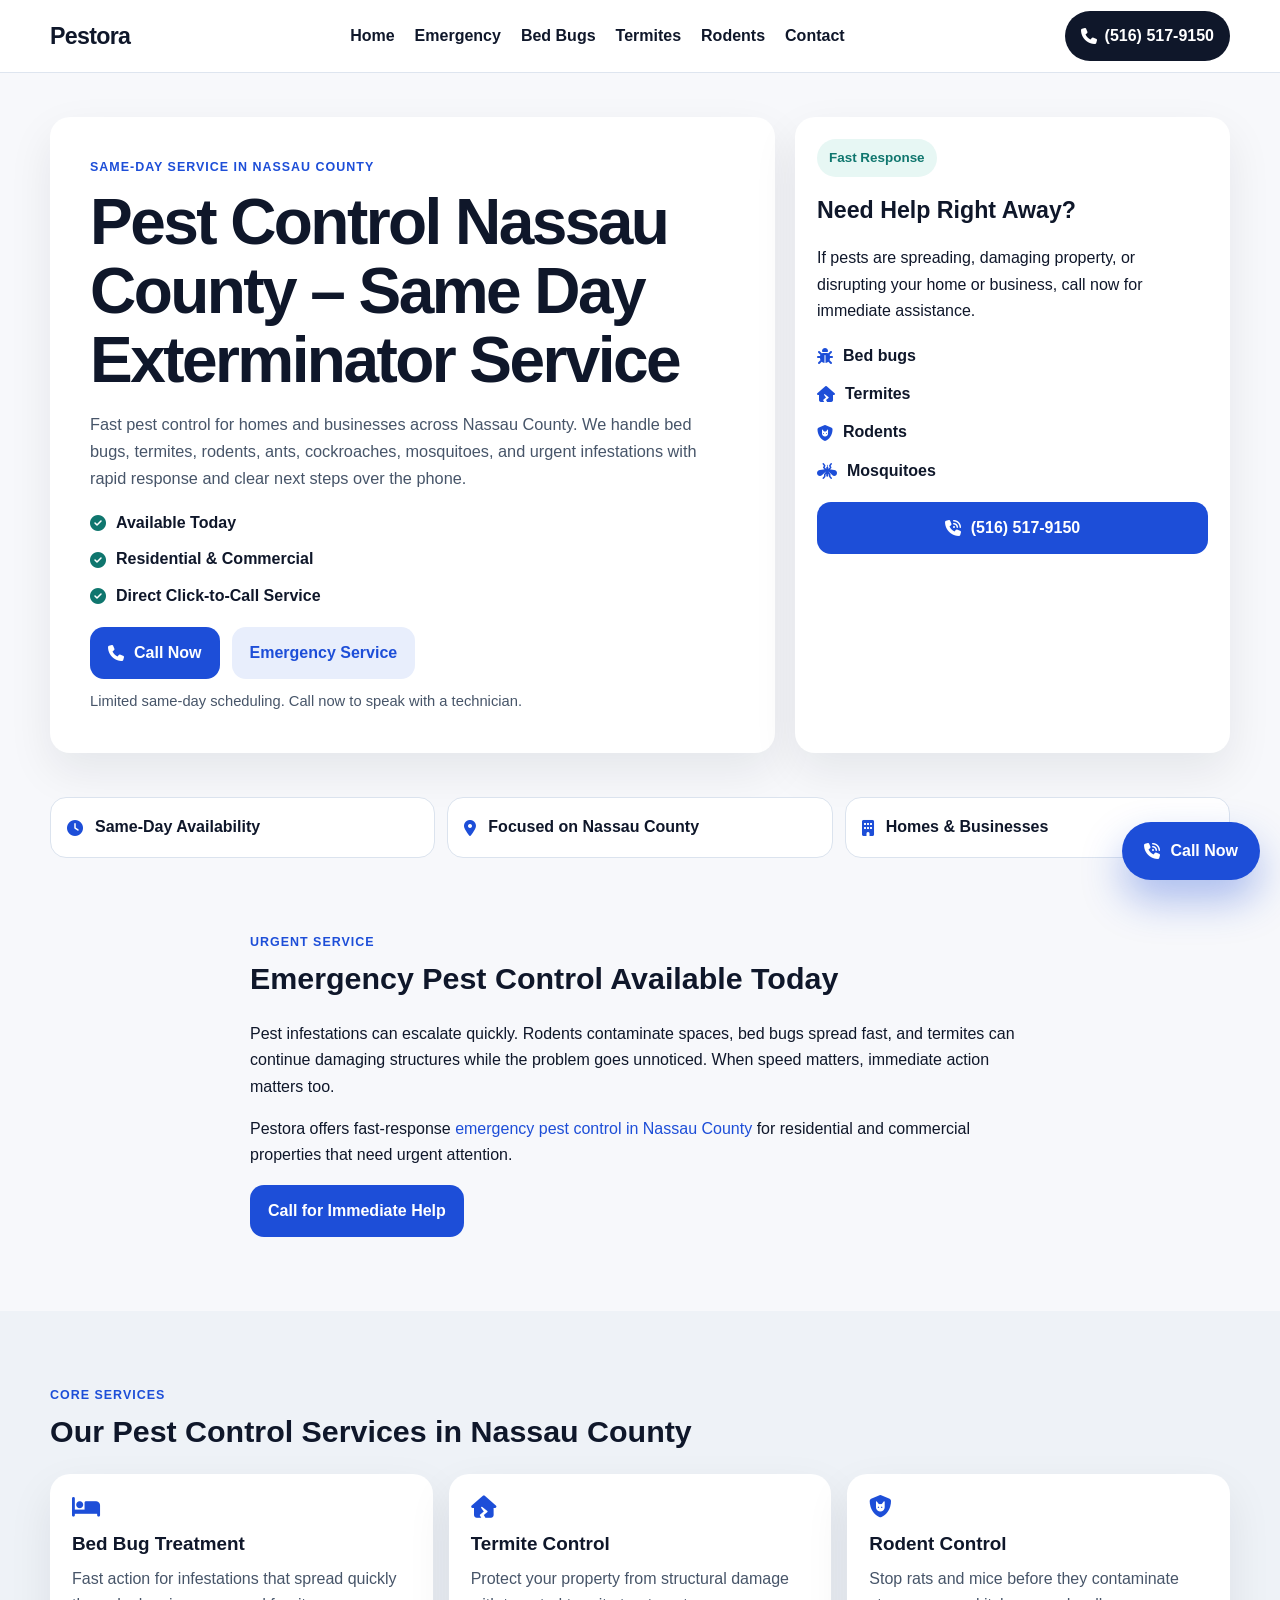
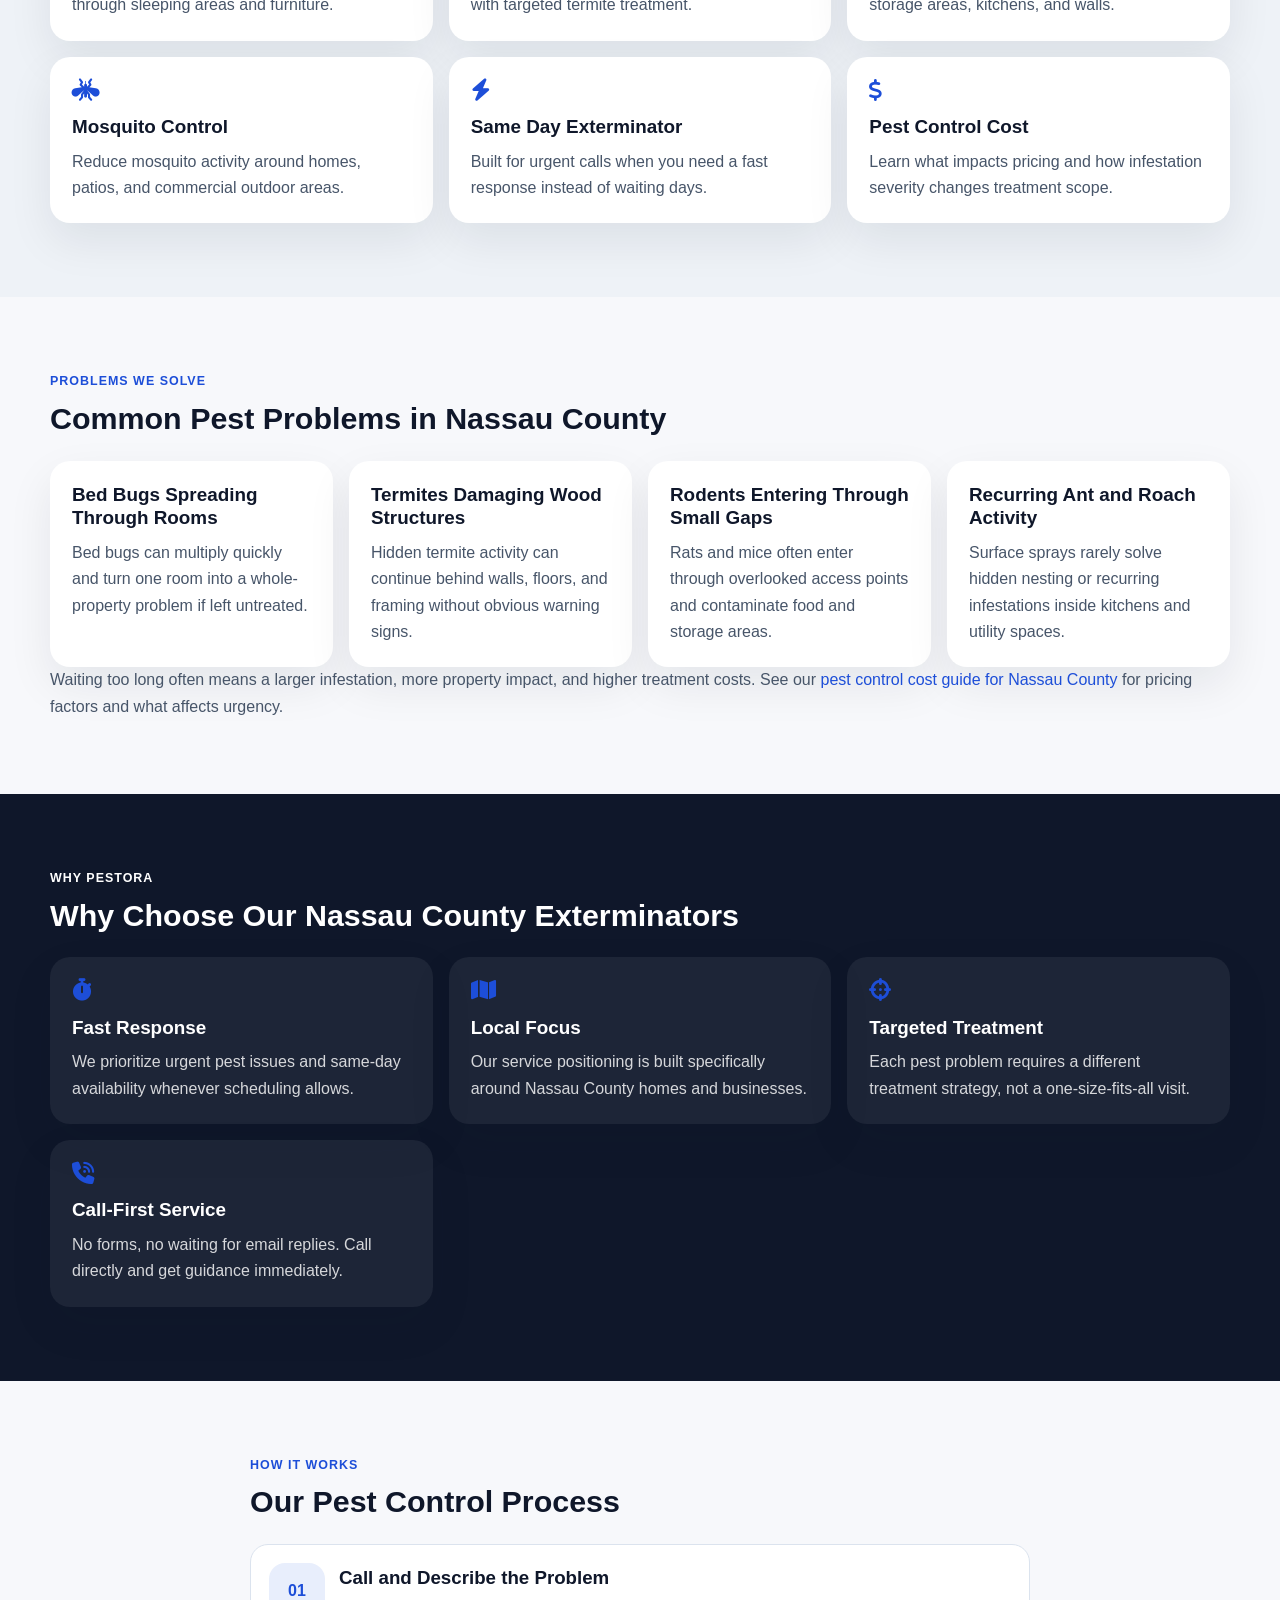
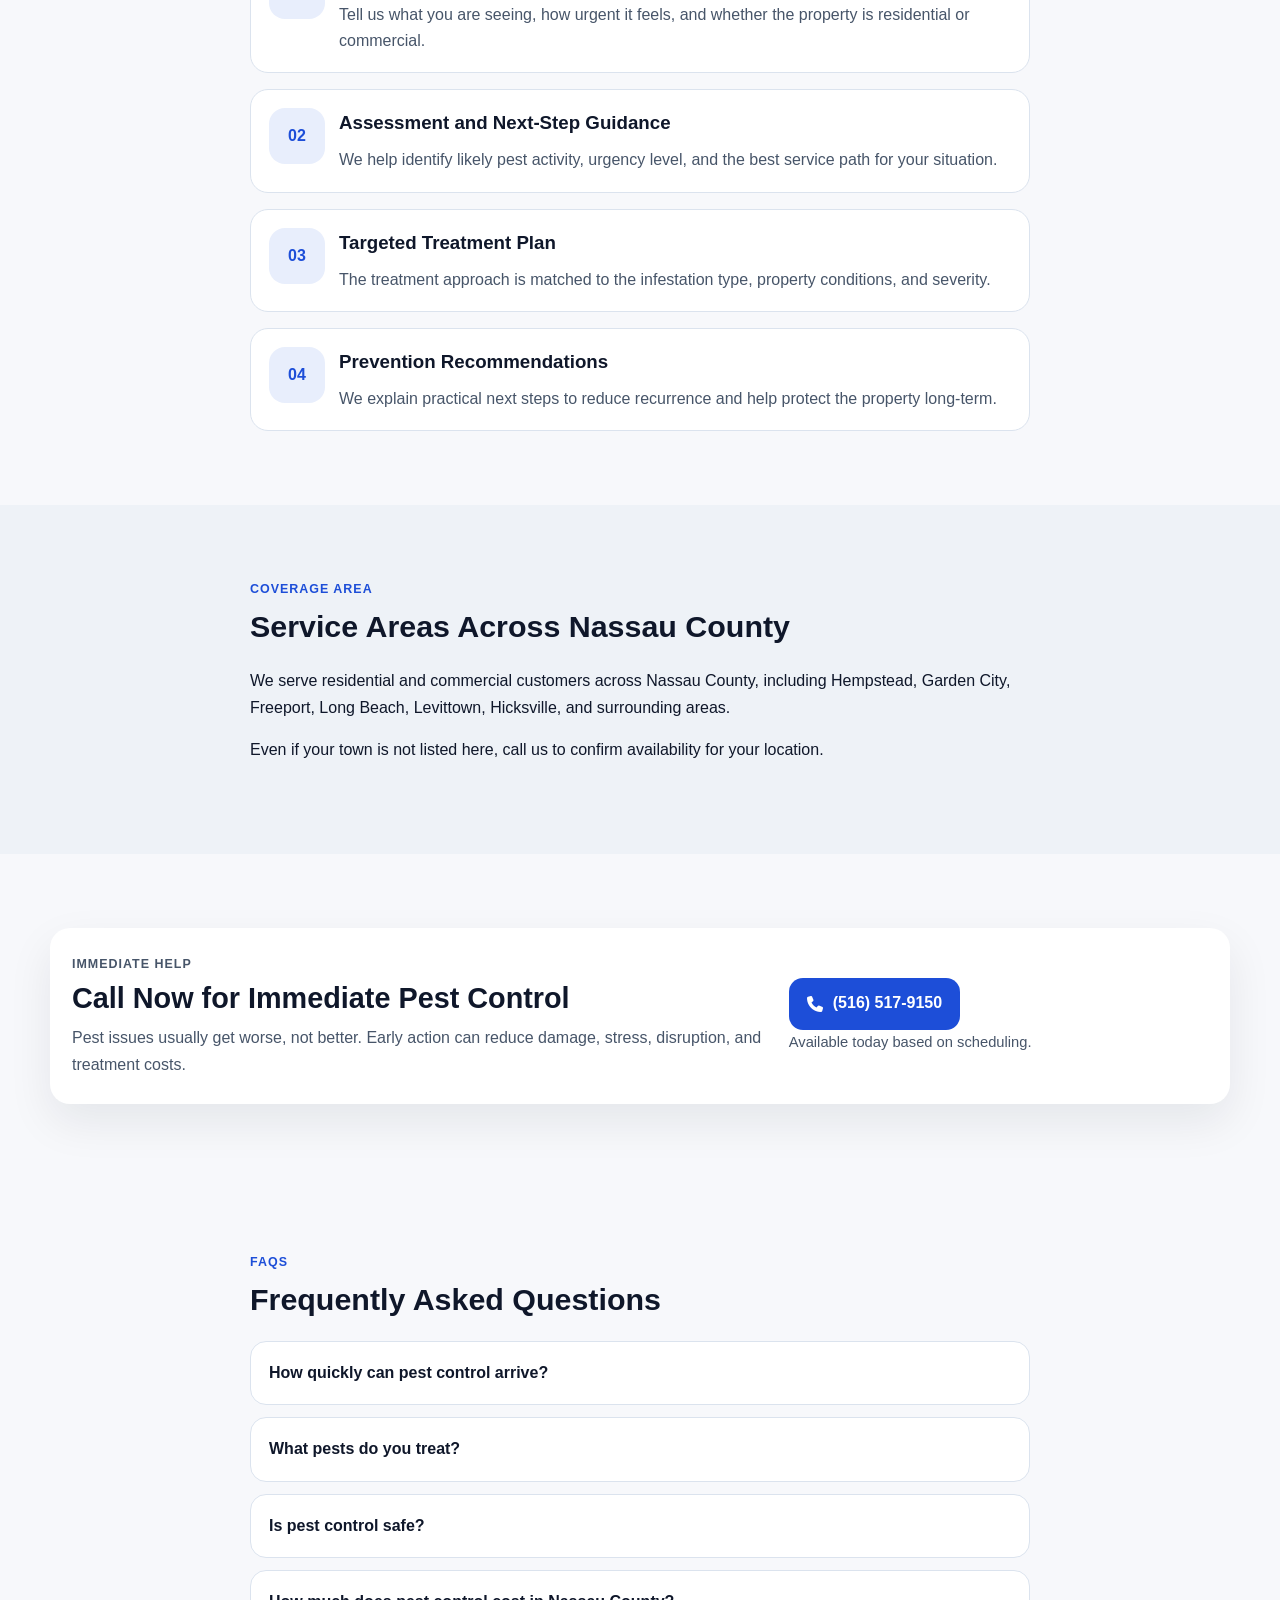
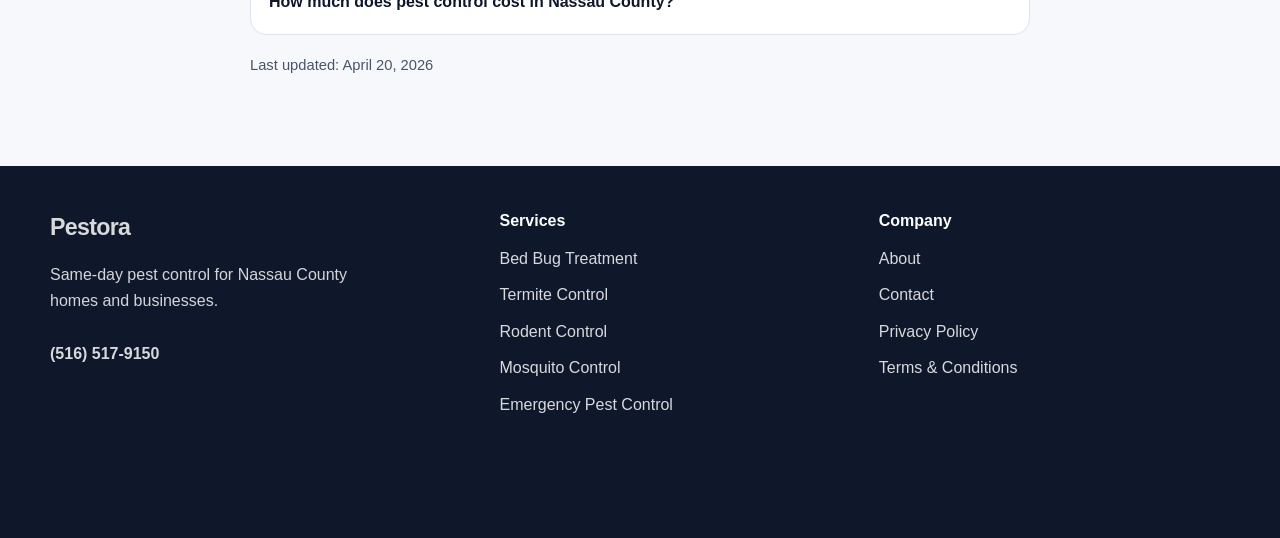
==== commit 7194197f: "Update index.html" ====
--- a/index.html
+++ b/index.html
@@ -17,11 +17,7 @@
   <link rel="preconnect" href="https://fonts.gstatic.com" crossorigin />
   <link
     rel="stylesheet"
-    href="https://cdnjs.cloudflare.com/ajax/libs/font-awesome/6.5.2/css/all.min.css"
-    integrity="sha512-SnH5WK+bZxgPHs44uWIX+LLJAJ9/2PkPKZ5QiAj6Ta86w+fsb2TkR4j8fRyk8RymjIvR0s+8Ff4Y+uM+6v7xug=="
-    crossorigin="anonymous"
-    referrerpolicy="no-referrer"
-  />
+    href="https://cdnjs.cloudflare.com/ajax/libs/font-awesome/6.5.2/css/all.min.css"/>
   <link rel="stylesheet" href="style.css" />
 
   <script type="application/ld+json">
--- a/style.css
+++ b/style.css
@@ -0,0 +1,641 @@
+:root {
+  --bg: #f7f8fb;
+  --surface: #ffffff;
+  --surface-2: #eef2f7;
+  --text: #0f172a;
+  --muted: #475569;
+  --line: #dbe3ee;
+  --primary: #0f172a;
+  --accent: #1d4ed8;
+  --accent-strong: #173ea6;
+  --success: #0f766e;
+  --shadow: 0 18px 45px rgba(15, 23, 42, 0.08);
+  --radius: 20px;
+  --radius-sm: 14px;
+  --container: 1180px;
+}
+
+* {
+  box-sizing: border-box;
+}
+
+html {
+  scroll-behavior: smooth;
+}
+
+body {
+  margin: 0;
+  font-family: Arial, Helvetica, sans-serif;
+  background: var(--bg);
+  color: var(--text);
+  line-height: 1.65;
+  -webkit-font-smoothing: antialiased;
+  text-rendering: optimizeLegibility;
+}
+
+img {
+  max-width: 100%;
+  display: block;
+}
+
+a {
+  color: var(--accent);
+  text-decoration: none;
+}
+
+a:hover {
+  text-decoration: underline;
+}
+
+.container {
+  width: min(100% - 24px, var(--container));
+  margin: 0 auto;
+}
+
+.narrow {
+  width: min(100%, 780px);
+  margin: 0 auto;
+}
+
+.section {
+  padding: 56px 0;
+}
+
+.section-alt {
+  background: var(--surface-2);
+}
+
+.section-dark {
+  background: var(--primary);
+  color: #fff;
+}
+
+.section-heading {
+  margin-bottom: 24px;
+}
+
+.section-heading h2 {
+  margin: 8px 0 0;
+  font-size: 1.9rem;
+  line-height: 1.2;
+}
+
+.section-heading.light h2,
+.section-heading.light .section-label {
+  color: #fff;
+}
+
+.section-label,
+.eyebrow {
+  margin: 0;
+  text-transform: uppercase;
+  letter-spacing: 0.08em;
+  font-size: 0.78rem;
+  font-weight: 700;
+  color: var(--accent);
+}
+
+.site-header {
+  position: sticky;
+  top: 0;
+  z-index: 1000;
+  background: rgba(255, 255, 255, 0.94);
+  backdrop-filter: blur(12px);
+  border-bottom: 1px solid rgba(219, 227, 238, 0.9);
+}
+
+.header-inner {
+  min-height: 72px;
+  display: flex;
+  align-items: center;
+  justify-content: space-between;
+  gap: 14px;
+}
+
+.logo {
+  color: var(--primary);
+  font-weight: 800;
+  font-size: 1.45rem;
+  letter-spacing: -0.03em;
+  text-decoration: none;
+}
+
+.logo:hover {
+  text-decoration: none;
+}
+
+.site-nav {
+  display: none;
+  position: absolute;
+  top: 72px;
+  left: 12px;
+  right: 12px;
+  background: var(--surface);
+  border: 1px solid var(--line);
+  border-radius: 18px;
+  box-shadow: var(--shadow);
+  padding: 14px;
+  flex-direction: column;
+  gap: 12px;
+}
+
+.site-nav.open {
+  display: flex;
+}
+
+.site-nav a {
+  color: var(--text);
+  font-weight: 600;
+}
+
+.nav-toggle {
+  border: 1px solid var(--line);
+  background: var(--surface);
+  color: var(--text);
+  width: 48px;
+  height: 48px;
+  border-radius: 14px;
+  font-size: 1rem;
+  cursor: pointer;
+}
+
+.header-call {
+  display: none;
+  align-items: center;
+  gap: 8px;
+  background: var(--primary);
+  color: #fff;
+  padding: 12px 16px;
+  border-radius: 999px;
+  font-weight: 700;
+  text-decoration: none;
+}
+
+.header-call:hover {
+  text-decoration: none;
+}
+
+.hero {
+  padding: 34px 0 28px;
+}
+
+.hero-grid {
+  display: grid;
+  gap: 20px;
+}
+
+.hero-copy,
+.hero-card,
+.service-card,
+.problem-card,
+.feature-card,
+.cta-box {
+  background: var(--surface);
+  border-radius: var(--radius);
+  box-shadow: var(--shadow);
+}
+
+.hero-copy {
+  padding: 28px 22px;
+}
+
+.hero-copy h1 {
+  margin: 10px 0 14px;
+  font-size: 2.15rem;
+  line-height: 1.08;
+  letter-spacing: -0.04em;
+}
+
+.hero-text {
+  font-size: 1.02rem;
+  color: var(--muted);
+  margin-bottom: 18px;
+}
+
+.hero-points {
+  display: grid;
+  gap: 10px;
+  margin-bottom: 18px;
+}
+
+.hero-points div {
+  display: flex;
+  align-items: center;
+  gap: 10px;
+  font-weight: 600;
+}
+
+.hero-points i {
+  color: var(--success);
+}
+
+.hero-actions {
+  display: grid;
+  gap: 12px;
+  margin-bottom: 10px;
+}
+
+.btn {
+  display: inline-flex;
+  justify-content: center;
+  align-items: center;
+  gap: 10px;
+  min-height: 52px;
+  padding: 0 18px;
+  border-radius: 14px;
+  font-weight: 700;
+  text-decoration: none;
+  text-align: center;
+}
+
+.btn:hover {
+  text-decoration: none;
+}
+
+.btn-primary {
+  background: var(--accent);
+  color: #fff;
+}
+
+.btn-primary:hover {
+  background: var(--accent-strong);
+}
+
+.btn-secondary {
+  background: #e8eefc;
+  color: var(--accent);
+}
+
+.btn-block {
+  width: 100%;
+}
+
+.micro-copy {
+  margin: 0;
+  font-size: 0.92rem;
+  color: var(--muted);
+}
+
+.hero-card {
+  padding: 22px;
+}
+
+.card-badge {
+  display: inline-block;
+  padding: 8px 12px;
+  border-radius: 999px;
+  background: #e7f7f4;
+  color: var(--success);
+  font-weight: 700;
+  font-size: 0.84rem;
+  margin-bottom: 14px;
+}
+
+.hero-card h2 {
+  margin: 0 0 10px;
+  font-size: 1.45rem;
+}
+
+.card-list {
+  list-style: none;
+  padding: 0;
+  margin: 18px 0;
+  display: grid;
+  gap: 12px;
+}
+
+.card-list li {
+  display: flex;
+  align-items: center;
+  gap: 10px;
+  color: var(--text);
+  font-weight: 600;
+}
+
+.card-list i {
+  color: var(--accent);
+}
+
+.trust-strip {
+  padding: 10px 0 0;
+}
+
+.trust-grid {
+  display: grid;
+  gap: 12px;
+}
+
+.trust-item {
+  background: var(--surface);
+  border: 1px solid var(--line);
+  border-radius: 16px;
+  padding: 16px;
+  display: flex;
+  gap: 12px;
+  align-items: center;
+  font-weight: 700;
+}
+
+.trust-item i {
+  color: var(--accent);
+}
+
+.service-grid,
+.problem-grid,
+.feature-grid {
+  display: grid;
+  gap: 16px;
+}
+
+.service-card,
+.problem-card,
+.feature-card {
+  padding: 22px;
+  color: inherit;
+  text-decoration: none;
+}
+
+.service-card:hover {
+  text-decoration: none;
+  transform: translateY(-2px);
+}
+
+.service-card i,
+.feature-card i {
+  font-size: 1.4rem;
+  color: var(--accent);
+  margin-bottom: 14px;
+}
+
+.service-card h3,
+.problem-card h3,
+.feature-card h3 {
+  margin: 0 0 10px;
+  font-size: 1.18rem;
+  line-height: 1.25;
+}
+
+.service-card p,
+.problem-card p,
+.feature-card p,
+.support-text {
+  margin: 0;
+  color: var(--muted);
+}
+
+.section-dark .feature-card {
+  background: rgba(255, 255, 255, 0.06);
+  color: #fff;
+}
+
+.section-dark .feature-card p {
+  color: rgba(255, 255, 255, 0.82);
+}
+
+.steps {
+  display: grid;
+  gap: 16px;
+}
+
+.step {
+  background: var(--surface);
+  border: 1px solid var(--line);
+  border-radius: 18px;
+  padding: 18px;
+  display: grid;
+  grid-template-columns: 56px 1fr;
+  gap: 14px;
+  align-items: start;
+}
+
+.step-number {
+  width: 56px;
+  height: 56px;
+  border-radius: 16px;
+  background: #e8eefc;
+  color: var(--accent);
+  display: grid;
+  place-items: center;
+  font-weight: 800;
+}
+
+.step h3 {
+  margin: 0 0 8px;
+}
+
+.step p {
+  margin: 0;
+  color: var(--muted);
+}
+
+.cta-section {
+  padding-top: 10px;
+}
+
+.cta-box {
+  padding: 26px 22px;
+  display: grid;
+  gap: 18px;
+}
+
+.cta-box h2 {
+  margin: 8px 0 10px;
+  font-size: 1.8rem;
+  line-height: 1.15;
+}
+
+.cta-box p {
+  margin: 0;
+  color: var(--muted);
+}
+
+.faq-list {
+  display: grid;
+  gap: 12px;
+}
+
+.faq-list details {
+  background: var(--surface);
+  border: 1px solid var(--line);
+  border-radius: 16px;
+  padding: 18px;
+}
+
+.faq-list summary {
+  cursor: pointer;
+  font-weight: 700;
+  list-style: none;
+}
+
+.faq-list summary::-webkit-details-marker {
+  display: none;
+}
+
+.faq-list p {
+  margin: 12px 0 0;
+  color: var(--muted);
+}
+
+.last-updated {
+  margin-top: 18px;
+  font-size: 0.92rem;
+  color: var(--muted);
+}
+
+.site-footer {
+  background: var(--primary);
+  color: #fff;
+  padding: 42px 0 120px;
+}
+
+.footer-grid {
+  display: grid;
+  gap: 28px;
+}
+
+.footer-logo {
+  color: #fff;
+}
+
+.footer-text {
+  color: rgba(255, 255, 255, 0.82);
+  max-width: 320px;
+}
+
+.site-footer h3 {
+  margin: 0 0 12px;
+  font-size: 1rem;
+}
+
+.site-footer ul {
+  list-style: none;
+  padding: 0;
+  margin: 0;
+  display: grid;
+  gap: 10px;
+}
+
+.site-footer a {
+  color: rgba(255, 255, 255, 0.84);
+}
+
+.footer-call {
+  display: inline-block;
+  margin-top: 10px;
+  font-weight: 800;
+  color: #fff;
+}
+
+.sticky-call {
+  position: fixed;
+  left: 12px;
+  right: 12px;
+  bottom: 12px;
+  z-index: 1200;
+  min-height: 58px;
+  border-radius: 999px;
+  background: var(--accent);
+  color: #fff;
+  display: inline-flex;
+  align-items: center;
+  justify-content: center;
+  gap: 10px;
+  font-weight: 800;
+  box-shadow: 0 20px 40px rgba(29, 78, 216, 0.35);
+  text-decoration: none;
+}
+
+.sticky-call:hover {
+  text-decoration: none;
+}
+
+@media (min-width: 768px) {
+  .section {
+    padding: 74px 0;
+  }
+
+  .hero {
+    padding: 44px 0 34px;
+  }
+
+  .hero-copy {
+    padding: 40px;
+  }
+
+  .hero-copy h1 {
+    font-size: 3.4rem;
+  }
+
+  .hero-actions {
+    display: flex;
+    flex-wrap: wrap;
+  }
+
+  .hero-grid {
+    grid-template-columns: 1.5fr 0.9fr;
+    align-items: stretch;
+  }
+
+  .trust-grid,
+  .service-grid,
+  .problem-grid,
+  .feature-grid,
+  .footer-grid {
+    grid-template-columns: repeat(2, minmax(0, 1fr));
+  }
+
+  .cta-box {
+    grid-template-columns: 1.5fr 0.9fr;
+    align-items: center;
+  }
+
+  .sticky-call {
+    left: auto;
+    right: 20px;
+    bottom: 20px;
+    padding: 0 22px;
+  }
+}
+
+@media (min-width: 1024px) {
+  .nav-toggle {
+    display: none;
+  }
+
+  .site-nav {
+    display: flex !important;
+    position: static;
+    background: transparent;
+    border: 0;
+    box-shadow: none;
+    padding: 0;
+    flex-direction: row;
+    align-items: center;
+    gap: 20px;
+  }
+
+  .header-call {
+    display: inline-flex;
+  }
+
+  .hero-copy h1 {
+    font-size: 4rem;
+  }
+
+  .trust-grid,
+  .feature-grid {
+    grid-template-columns: repeat(3, minmax(0, 1fr));
+  }
+
+  .service-grid {
+    grid-template-columns: repeat(3, minmax(0, 1fr));
+  }
+
+  .problem-grid {
+    grid-template-columns: repeat(4, minmax(0, 1fr));
+  }
+
+  .footer-grid {
+    grid-template-columns: 1.2fr 1fr 1fr;
+  }
+}
